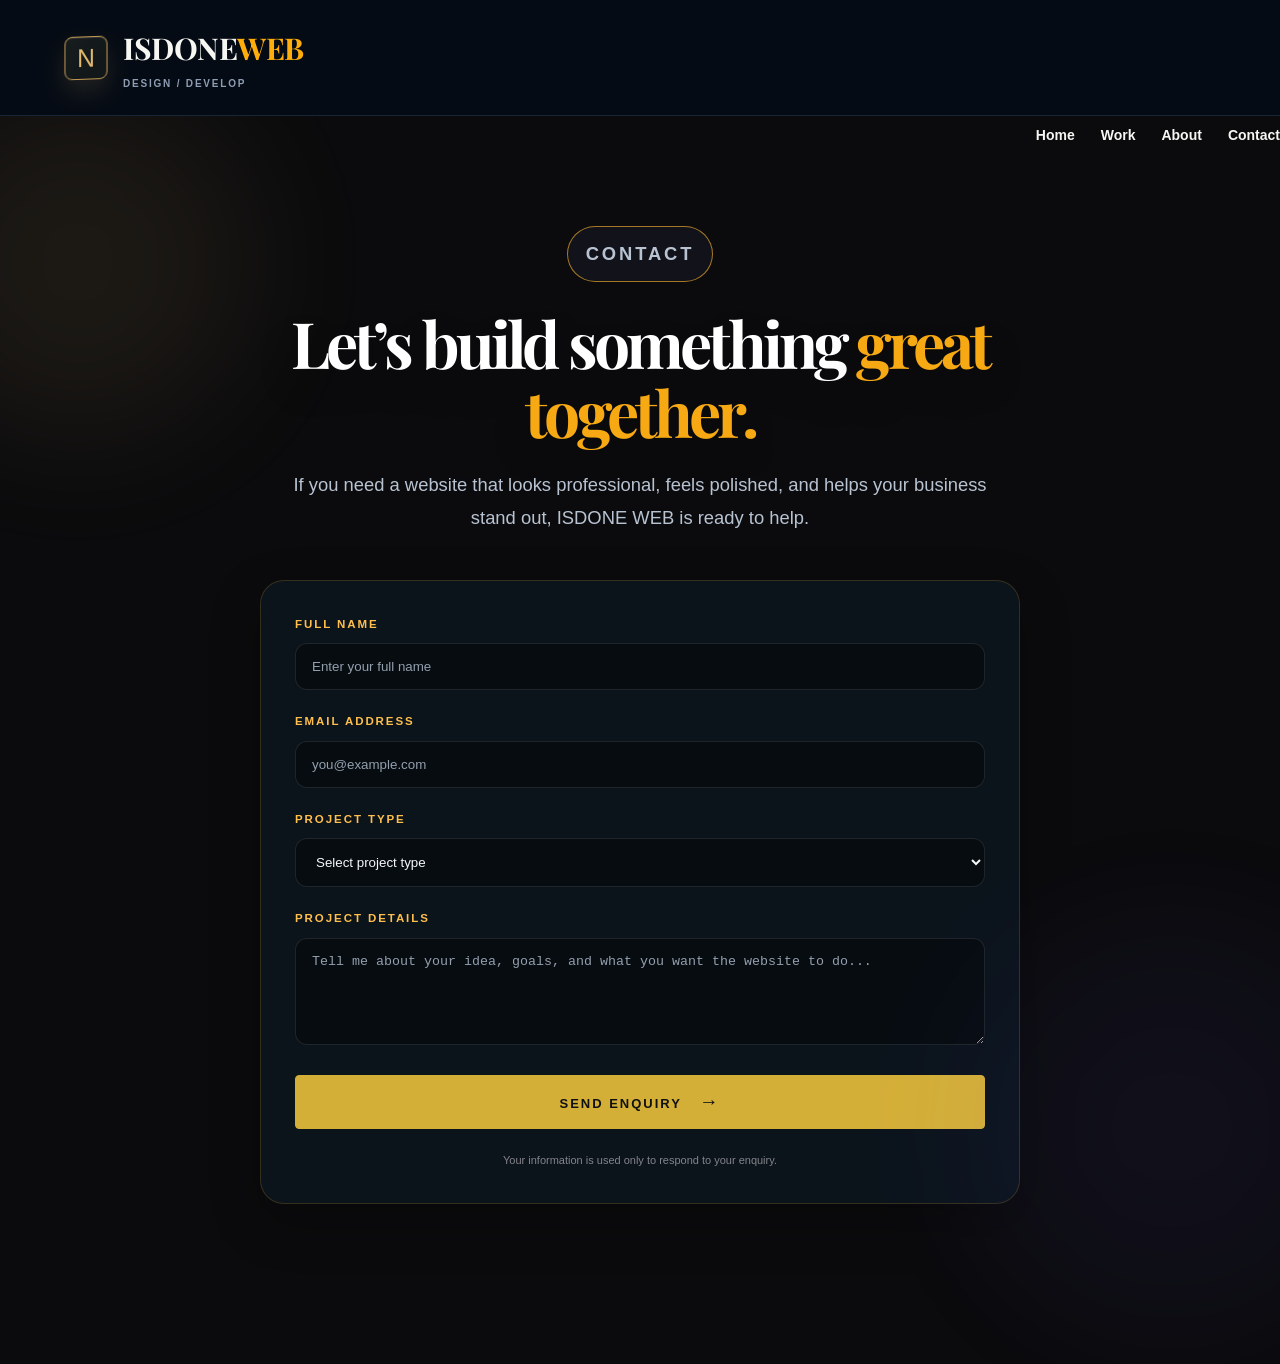
==== contact.html @ d0b09155 "Add files via upload" ====
<!DOCTYPE html>
<html lang="en">
<head>
  <meta charset="UTF-8">
  <meta name="viewport" content="width=device-width, initial-scale=1.0">
  <title>Contact | ISDONE WEB</title>
  <link rel="preconnect" href="https://fonts.googleapis.com">
  <link rel="preconnect" href="https://fonts.gstatic.com" crossorigin>
  <link href="https://fonts.googleapis.com/css2?family=DM+Sans:wght@400;500;700&family=Playfair+Display:wght@600;700&display=swap" rel="stylesheet">
  <link rel="stylesheet" href="style.css">
</head>
<body>
  <header class="site-header">
    <div class="brand">
      <div class="brand-icon">N</div>
      <div>
        <div class="brand-name">ISDONE<span>WEB</span></div>
        <div class="tagline">DESIGN / DEVELOP</div>
      </div>
    </div>

    <button class="menu" id="menuButton" aria-label="Open menu" aria-expanded="false">
      <i></i><i></i><i></i>
    </button>
  </header>

  <nav id="mobileNav" class="mobile-nav" aria-label="Main navigation">
    <a href="index.html">Home</a>
    <a href="result.html">Work</a>
    <a href="features.html">About</a>
    <a href="contact.html">Contact</a>
  </nav>

  <main class="page-shell">
    <section class="page-hero">
      <p class="section-label">CONTACT</p>
      <h1>Let’s build something <span>great together.</span></h1>
      <p>
        If you need a website that looks professional, feels polished, and helps your business stand out, ISDONE WEB is ready to help.
      </p>
    </section>

    <section class="contact-panel">
      <form class="contact-form" action="https://formsubmit.co/ndukweisdone@gmail.com" method="POST">
        <input type="hidden" name="_subject" value="Portfolio enquiry from website">

        <div class="form-row">
          <label for="name">FULL NAME</label>
          <input type="text" id="name" name="name" placeholder="Enter your full name" autocomplete="name" required>
        </div>

        <div class="form-row">
          <label for="email">EMAIL ADDRESS</label>
          <input type="email" id="email" name="email" placeholder="you@example.com" autocomplete="email" required>
        </div>

        <div class="form-row">
          <label for="project">PROJECT TYPE</label>
          <select id="project" name="project" required>
            <option value="">Select project type</option>
            <option>Portfolio Website</option>
            <option>Business Website</option>
            <option>Landing Page</option>
            <option>Brand Design</option>
          </select>
        </div>

        <div class="form-row">
          <label for="message">PROJECT DETAILS</label>
          <textarea id="message" name="message" rows="5" placeholder="Tell me about your idea, goals, and what you want the website to do..." required></textarea>
        </div>

        <button type="submit" class="btn primary submit-btn">SEND ENQUIRY <span>→</span></button>
        <p class="form-note">Your information is used only to respond to your enquiry.</p>
      </form>
    </section>
  </main>

  <script src="script.js"></script>
</body>
</html>
---- style.css ----
*{box-sizing:border-box}
html{scroll-behavior:smooth;overflow-x:clip}
body{margin:0;background:
  radial-gradient(circle at 15% 20%, rgba(227,186,112,.14), transparent 18%),
  radial-gradient(circle at 70% 10%, rgba(116,96,255,.14), transparent 22%),
  radial-gradient(circle at 80% 80%, rgba(59,160,255,.10), transparent 22%),
  #080d11;color:#f6f6f2;font-family:"DM Sans",Arial,sans-serif;perspective:1400px;overflow-x:hidden}
body::before, body::after{content:"";position:fixed;inset:auto;pointer-events:none;z-index:0;border-radius:50%;filter:blur(72px);opacity:.45}
body::before{width:360px;height:360px;background:rgba(227,186,112,.18);top:6%;left:-8%}
body::after{width:420px;height:420px;background:rgba(116,96,255,.12);bottom:2%;right:-8%}
.site-header{height:84px;border-bottom:1px solid #263137;background:rgba(8,13,17,.85);backdrop-filter:blur(14px);display:flex;align-items:center;justify-content:space-between;padding:0 clamp(20px,5vw,72px);position:sticky;top:0;z-index:10}
.brand{display:flex;align-items:center;gap:14px}
.brand-icon{width:44px;height:44px;border:1px solid #c49a52;border-radius:8px;display:grid;place-items:center;color:#e3ba70;font-size:25px;background:linear-gradient(135deg,#171c1d,#101619);box-shadow:0 12px 24px rgba(227,186,112,.12), inset 0 1px 0 rgba(255,255,255,.12);transform:rotateX(10deg) rotateY(-12deg);}
.brand-name{font-family:"Playfair Display",serif;font-size:26px;font-weight:700}
.brand-name span{color:#e3ba70}
.tagline{font-size:10px;letter-spacing:1.8px;color:#a6b0b3;margin-top:2px;font-weight:700}
.menu{background:none;border:0;padding:8px;cursor:pointer}
.menu i{display:block;width:25px;height:2px;background:#d7dcda;border-radius:2px;margin:6px 0}
.mobile-nav{display:none;background:#0c1317;border-bottom:1px solid #263137;padding:18px 30px;position:sticky;top:84px;z-index:9}
.mobile-nav.open{display:flex;flex-direction:column;gap:18px}
.mobile-nav a{color:#e9ece8;text-decoration:none;font-weight:500}
.mobile-nav a:hover{color:#e3ba70}
.hero{position:relative;max-width:880px;margin:0 auto;padding:clamp(72px,10vw,128px) 24px 84px;text-align:center;transform-style:preserve-3d;z-index:1}
.hero::before{content:"";position:absolute;inset:8% 10% 12%;background:radial-gradient(circle, rgba(227,186,112,.23), rgba(227,186,112,0) 60%);filter:blur(28px);transform:translateZ(-30px);pointer-events:none;animation:floatGlow 8s ease-in-out infinite alternate}
@keyframes floatGlow{0%{transform:translate3d(0,0,-30px) scale(.96)}100%{transform:translate3d(10px,-10px,-30px) scale(1.06)}}
.badge{display:inline-block;border:1px solid rgba(227,186,112,.4);color:#e3ba70;background:rgba(17,24,28,.72);border-radius:999px;padding:9px 15px;font-weight:700;letter-spacing:1.5px;font-size:11px;box-shadow:0 10px 28px rgba(227,186,112,.08), inset 0 1px 0 rgba(255,255,255,.08);transform:translateZ(24px)}
h1{font-family:"Playfair Display",serif;font-size:clamp(42px,6vw,68px);line-height:1.12;margin:30px 0 22px;transform:translateZ(28px);text-shadow:0 18px 40px rgba(0,0,0,.18)}
h1 em{font-style:normal;color:#e3ba70}
.hero-copy{max-width:660px;color:#b5c0c1;font-size:18px;line-height:1.75;margin:0 auto 32px;transform:translateZ(16px)}
.actions{display:flex;flex-direction:column;gap:12px}
.btn{display:block;text-decoration:none;text-align:center;border-radius:4px;padding:16px 24px;font-weight:700;letter-spacing:.6px;transition:background .2s ease,border-color .2s ease,transform .2s ease}
.btn:hover{transform:translateY(-2px)}
.primary{background:#e3ba70;color:#101310}
.primary:hover{background:#f0ca83}
.secondary{border:1px solid #536064;color:#f4f5f2;background:transparent}
.secondary:hover{border-color:#e3ba70}
.actions .btn.primary{background:#e3ba70;color:#101310;border-color:#e3ba70}
.actions .btn.primary:hover{background:#f0ca83;color:#101310}
.actions .btn.secondary{border:1px solid #536064;color:#f4f5f2;background:transparent}
.actions .btn.secondary:hover{border-color:#e3ba70;color:#e3ba70}
.stats,.features-grid{max-width:1000px;margin:auto;padding:20px 24px}
.stat{border:1px solid rgba(227,186,112,.18);border-radius:18px;background:linear-gradient(180deg, rgba(18,26,29,.96), rgba(10,15,17,.96));text-align:center;padding:24px 14px;margin:0;box-shadow:0 18px 40px rgba(0,0,0,.18), inset 0 1px 0 rgba(255,255,255,.04);transform-style:preserve-3d;transition:transform .25s ease, box-shadow .25s ease;will-change:transform}
.stat strong{display:block;font:700 36px "Playfair Display",serif;color:#e3ba70}
.stat .white{color:#f6f6f2}
.stat span{display:block;color:#a6b0b3;letter-spacing:1px;font-size:12px;margin-top:6px}
.about-summary{max-width:1000px;margin:0 auto;padding:18px 24px 0}
.about-summary-text{padding:30px 26px;border:1px solid rgba(227,186,112,.18);border-radius:18px;background:linear-gradient(180deg, rgba(14,22,28,.92), rgba(10,15,18,.96));box-shadow:0 20px 50px rgba(0,0,0,.18)}
.about-summary-text h2{margin:18px 0 12px;font-family:"Playfair Display",serif;font-size:clamp(2rem,4vw,3rem);line-height:1.2}
.about-summary-text p{margin:0;color:#b7c4d5;line-height:1.8;font-size:1.05rem}
.features-grid{padding-top:52px;padding-bottom:72px}
.card{position:relative;border:1px solid rgba(227,186,112,.18);border-radius:14px;background:linear-gradient(180deg, rgba(14,22,28,.98), rgba(9,14,17,.98));padding:30px;margin:14px 0;min-height:250px;box-shadow:0 22px 60px rgba(0,0,0,.22), inset 0 1px 0 rgba(255,255,255,.04);transform-style:preserve-3d;transition:transform .25s ease, box-shadow .25s ease, border-color .25s ease;will-change:transform}
.card::before, .stat::before, .contact-box::before{content:"";position:absolute;inset:1px;border-radius:inherit;background:linear-gradient(135deg, rgba(255,255,255,.08), transparent 30%, transparent 65%, rgba(227,186,112,.04));pointer-events:none}
.card:hover,.stat:hover,.contact-box:hover{transform:translateY(-8px) rotateX(2deg) rotateY(-2deg);box-shadow:0 28px 70px rgba(0,0,0,.28), 0 12px 25px rgba(227,186,112,.08)}
.card-icon{width:48px;height:48px;border:1px solid #625033;border-radius:8px;background:linear-gradient(135deg,#1b221d,#101719);color:#e3ba70;display:grid;place-items:center;font-size:24px;margin-bottom:30px;box-shadow:0 12px 24px rgba(227,186,112,.1);transform:translateZ(18px)}
.card h2{font:700 24px "Playfair Display",serif;margin:0 0 12px}
.card p{color:#aeb9ba;font-size:15px;line-height:1.7;margin:0}
.contact-box{position:relative;max-width:1000px;margin:0 auto 72px;padding:46px 24px;text-align:center;border:1px solid rgba(227,186,112,.18);border-radius:18px;background:linear-gradient(180deg, rgba(16,22,29,.9), rgba(9,13,17,.95));box-shadow:0 28px 70px rgba(0,0,0,.22);transform-style:preserve-3d;transition:transform .25s ease, box-shadow .25s ease;will-change:transform}
.contact-box h2{font:700 clamp(25px,4vw,34px) "Playfair Display",serif;margin:0 0 24px}
.contact-box .btn{max-width:260px;margin:auto}

.ai-toggle{position:fixed;right:20px;bottom:20px;z-index:30;width:64px;height:64px;border:none;border-radius:50%;background:linear-gradient(135deg,#e3ba70,#c58f2b);color:#101310;font-size:1.05rem;font-weight:800;letter-spacing:.08em;box-shadow:0 18px 34px rgba(227,186,112,.25);cursor:pointer;transition:transform .2s ease, box-shadow .2s ease}
.ai-toggle:hover{transform:translateY(-2px) scale(1.02);box-shadow:0 24px 40px rgba(227,186,112,.35)}
.ai-panel{position:fixed;right:20px;bottom:96px;width:min(360px, calc(100vw - 28px));background:rgba(9,14,18,.94);border:1px solid rgba(227,186,112,.22);border-radius:18px;box-shadow:0 28px 70px rgba(0,0,0,.38);backdrop-filter:blur(14px);overflow:hidden;z-index:29;display:none}
.ai-panel.open{display:block;animation:panelSlide .2s ease}
@keyframes panelSlide{from{opacity:0;transform:translateY(12px) scale(.98)}to{opacity:1;transform:translateY(0) scale(1)}}
.ai-header{display:flex;justify-content:space-between;align-items:center;padding:16px 18px;border-bottom:1px solid rgba(255,255,255,.08);background:linear-gradient(180deg, rgba(227,186,112,.08), rgba(255,255,255,0))}
.ai-badge{display:inline-block;font-size:.68rem;letter-spacing:.12em;text-transform:uppercase;color:#e3ba70;font-weight:700}
.ai-header h3{margin:6px 0 0;font-size:1.15rem}
.ai-close{width:32px;height:32px;border-radius:50%;border:1px solid rgba(255,255,255,.12);background:transparent;color:#f4f1ec;cursor:pointer}
.ai-messages{max-height:270px;overflow-y:auto;padding:16px 16px 14px;display:flex;flex-direction:column;gap:12px;background:rgba(7,11,15,.6)}
.message{max-width:86%;padding:11px 12px;border-radius:12px;font-size:.92rem;line-height:1.55}
.message.bot{align-self:flex-start;background:rgba(255,255,255,.04);border:1px solid rgba(255,255,255,.06);color:#edf4f6}
.message.user{align-self:flex-end;background:linear-gradient(135deg,#e3ba70,#b9862b);color:#111; font-weight:700}
.ai-form{display:flex;gap:10px;padding:12px 14px 14px;background:rgba(11,16,22,.84)}
.ai-form input{flex:1;padding:12px 14px;border:1px solid rgba(255,255,255,.1);border-radius:10px;background:rgba(255,255,255,.02);color:#f5f7fa}
.ai-form input:focus{outline:none;border-color:rgba(227,186,112,.7)}
.ai-form button{padding:12px 16px;border:none;border-radius:10px;background:#e3ba70;color:#101310;font-weight:800;cursor:pointer}
.sr-only{position:absolute;width:1px;height:1px;padding:0;margin:-1px;overflow:hidden;clip:rect(0,0,0,0);white-space:nowrap;border:0}
@media (max-width:600px){.ai-toggle{width:58px;height:58px;right:16px;bottom:16px}.ai-panel{right:14px;bottom:82px;width:calc(100vw - 24px)}}

.page-shell {
  max-width: 1200px;
  margin: 0 auto;
  padding: 0 24px 80px;
}

.page-hero {
  width: min(100%, 900px);
  margin: 0 auto;
  padding: 72px 0 26px;
  text-align: center;
}

.section-label {
  display: inline-block;
  padding: 10px 18px;
  border: 1px solid rgba(245, 175, 45, 0.65);
  border-radius: 999px;
  background: rgba(19, 21, 28, 0.9);
  color: #ffbf4d;
  letter-spacing: 0.18rem;
  font-size: 0.72rem;
  font-weight: 700;
  text-transform: uppercase;
}

.page-hero h1 {
  margin: 26px 0 22px;
  font-family: "Playfair Display", Georgia, serif;
  font-size: clamp(2.6rem, 5vw, 4.6rem);
  line-height: 1.08;
  letter-spacing: -0.06em;
}

.page-hero h1 span {
  color: #f7a914;
  font-style: normal;
}

.page-hero p {
  max-width: 700px;
  margin: 0 auto;
  color: #b8c3d2;
  font-size: 1.15rem;
  line-height: 1.8;
}

.feature-grid {
  display: grid;
  grid-template-columns: repeat(2, minmax(0, 1fr));
  gap: 22px;
  max-width: 1100px;
  margin: 0 auto;
  padding-top: 28px;
}

.feature-card {
  padding: 30px 24px;
  border: 1px solid rgba(245, 175, 45, 0.18);
  border-radius: 22px;
  background: linear-gradient(180deg, rgba(17, 28, 38, 0.96), rgba(12, 18, 26, 0.96));
  box-shadow: 0 20px 60px rgba(0, 0, 0, 0.2);
}

.feature-card h2 {
  margin: 0 0 12px;
  font-family: "Playfair Display", Georgia, serif;
  font-size: clamp(1.5rem, 1.8vw, 2rem);
}

.feature-card p {
  margin: 0;
  color: #b7c4d5;
  font-size: 1rem;
  line-height: 1.8;
}

.showcase-section {
    max-width: 1180px;
    margin: 40px auto 0;
    padding-top: 20px;
}

.showcase-header {
    text-align: center;
    margin-bottom: 28px;
}

.showcase-header h2 {
    margin-top: 20px;
    font-family: "Playfair Display", Georgia, serif;
    font-size: clamp(2.2rem, 4vw, 3.3rem);
    line-height: 1.15;
}

.project-showcase {
    display: grid;
    grid-template-columns: repeat(3, minmax(0, 1fr));
    justify-content: center;
    gap: 24px;
    max-width: 1180px;
    margin: 0 auto;
}

.project-card {
    overflow: hidden;
    border: 1px solid rgba(245, 175, 45, 0.18);
    border-radius: 22px;
    background: linear-gradient(180deg, rgba(14, 21, 30, 0.95), rgba(9, 14, 20, 0.9));
    box-shadow: 0 18px 45px rgba(0, 0, 0, 0.18);
}

.project-preview {
    position: relative;
    display: flex;
    flex-direction: column;
    justify-content: center;
    padding: 28px;
    height: 220px;
    background-size: cover;
    background-position: center;
    border-bottom: 1px solid rgba(255, 255, 255, 0.08);
    text-decoration: none;
}

.preview-one {
    background: linear-gradient(135deg, rgba(24, 38, 53, 0.7), rgba(247, 163, 11, 0.18)),
                            linear-gradient(120deg, #1c2630 0%, #d9b062 100%);
}

.preview-two {
    background: linear-gradient(135deg, rgba(43, 16, 25, 0.68), rgba(245, 158, 11, 0.07)),
                            linear-gradient(120deg, #1f0f17 0%, #c68759 100%);
}

.preview-three {
    background: linear-gradient(135deg, rgba(26, 34, 25, 0.75), rgba(245, 175, 45, 0.18)),
                            linear-gradient(120deg, #18251a 0%, #e2a95d 100%);
}

.preview-four {
    background: linear-gradient(135deg, rgba(16, 20, 31, 0.8), rgba(245, 175, 45, 0.12)),
                            linear-gradient(120deg, #101922 0%, #7d96b5 100%);
}

.project-tag {
    position: absolute;
    top: 18px;
    left: 18px;
    display: inline-block;
    padding: 7px 12px;
    border: 1px solid rgba(255, 255, 255, 0.1);
    border-radius: 999px;
    background: rgba(10, 15, 20, 0.7);
    color: #f7a914;
    font-size: 0.7rem;
    letter-spacing: 0.12rem;
    text-transform: uppercase;
    font-weight: 700;
}

.preview-title {
    color: #f9f8f3;
    font-family: "Playfair Display", Georgia, serif;
    font-size: clamp(2.4rem, 6vw, 4.5rem);
    font-weight: 700;
    line-height: 0.95;
}

.preview-caption {
    margin-top: 16px;
    color: rgba(249, 248, 243, 0.72);
    font-size: 0.68rem;
    font-weight: 700;
    letter-spacing: 0.12rem;
}

.project-content {
    padding: 24px 22px 26px;
}

.project-content h3 {
    margin: 0 0 12px;
    font-family: "Playfair Display", Georgia, serif;
    font-size: 1.8rem;
}

.project-content p {
    margin: 0;
    color: #b8c3d2;
    line-height: 1.8;
}

.project-actions {
    margin-top: 22px;
}

.project-link {
    display: inline-block;
    text-decoration: none;
    color: #091018;
    background: #f5a40a;
    padding: 12px 18px;
    border-radius: 999px;
    font-weight: 700;
    transition: transform 0.2s ease;
}

.project-link:hover {
    transform: translateY(-1px);
}

.cta-panel {
  padding: 56px 24px 10px;
  text-align: center;
}

.cta-panel h2 {
  margin-bottom: 22px;
  font-family: "Playfair Display", Georgia, serif;
  font-size: clamp(2.1rem, 4vw, 3.2rem);
}

.contact-panel {
  max-width: 760px;
  margin: 20px auto 80px;
  padding: 34px;
  border: 1px solid rgba(245, 175, 45, 0.18);
  border-radius: 24px;
  background: rgba(12, 20, 29, 0.96);
  box-shadow: 0 18px 50px rgba(0, 0, 0, 0.25);
}

.contact-form {
  display: flex;
  flex-direction: column;
  gap: 22px;
}

.form-row {
  display: flex;
  flex-direction: column;
  gap: 10px;
}

.form-row label {
  color: #ffbf4d;
  font-size: 0.72rem;
  letter-spacing: 0.12rem;
  font-weight: 700;
}

.form-row input,
.form-row select,
.form-row textarea {
  width: 100%;
  padding: 15px 16px;
  border: 1px solid rgba(255, 255, 255, 0.1);
  border-radius: 12px;
  background: rgba(7, 13, 17, 0.9);
  color: #f5f7fa;
  resize: vertical;
}

.form-row input::placeholder,
.form-row textarea::placeholder {
  color: rgba(183, 196, 213, 0.8);
}

.form-row input:focus,
.form-row select:focus,
.form-row textarea:focus {
  outline: none;
  border-color: rgba(245, 175, 45, 0.8);
  box-shadow: 0 0 0 4px rgba(245, 175, 45, 0.1);
}

.dual-row {
  display: grid;
  grid-template-columns: repeat(2, minmax(0, 1fr));
  gap: 18px;
}

.submit-btn {
  width: 100%;
  margin-top: 8px;
}

.submit-btn span {
  margin-left: 12px;
  font-size: 1.2rem;
}

.form-note {
  margin: 0;
  color: #b7c4d5;
  text-align: center;
  font-size: 0.84rem;
}

@media(min-width:800px){
    .menu{display:none}
    .mobile-nav{display:flex;flex-direction:row;justify-content:center;gap:42px;padding:15px 24px}
    .hero{max-width:1050px}
    .actions{flex-direction:row;justify-content:center}
    .btn{min-width:210px}
    .stats{display:grid;grid-template-columns:repeat(3,1fr);gap:24px}
    .features-grid{display:grid;grid-template-columns:repeat(2,minmax(0,1fr));gap:18px}
    .card{margin:0}
  .feature-grid{grid-template-columns:repeat(2, minmax(0, 1fr));}
}

@media(max-width:800px){
    .project-showcase { grid-template-columns: repeat(2, minmax(0, 1fr)); }
}

@media(max-width:500px){
    .site-header{height:76px;padding:0 20px}
    .mobile-nav{top:76px}
    .brand-name{font-size:23px}
    .hero{padding-top:72px}
    h1{font-size:36px}
    .hero-copy{font-size:16px}
    .badge{font-size:10px;letter-spacing:1px}
    .project-showcase { grid-template-columns: 1fr; }
}
/* ======================================== 
   LUXEWEB LUXURY CONTACT FORM 
   Black, gold and premium styling 
======================================== */ 
 
.luxury-contact { 
    position: relative; 
    padding: 100px 24px; 
    background: #08090c; 
    color: #f5f2eb; 
    overflow: hidden; 
} 
 
/* Subtle gold background glow */ 
.luxury-contact::before { 
    content: ""; 
    position: absolute; 
    width: 380px; 
    height: 380px; 
    top: 50px; 
    left: 50%; 
    transform: translateX(-50%); 
    background: rgba(201, 164, 92, 0.08); 
    filter: blur(100px); 
    border-radius: 50%; 
    pointer-events: none; 
} 
 
/* Heading container */ 
.contact-heading { 
    position: relative; 
    max-width: 700px; 
    margin: 0 auto 50px; 
    text-align: center; 
} 
 
/* Small gold heading */ 
.gold-label { 
    display: inline-block; 
    margin-bottom: 20px; 
    color: #c9a45c; 
    font-size: 11px; 
    font-weight: 700; 
    letter-spacing: 4px; 
} 
 
/* Main heading */ 
.contact-heading h1 { 
    margin: 0 0 20px; 
    font-family: Georgia, "Times New Roman", serif; 
    font-size: clamp(36px, 6vw, 64px); 
    font-weight: 400; 
    line-height: 1.15; 
    letter-spacing: -1px; 
} 
 
/* Gold heading accent */ 
.contact-heading h1 span { 
    color: #c9a45c; 
    font-style: italic; 
} 
 
/* Heading description */ 
.contact-heading p { 
    max-width: 560px; 
    margin: 0 auto; 
    color: #a9a9ad; 
    font-size: 15px; 
    line-height: 1.9; 
} 
 
/* Form card */ 
.luxury-form-container { 
    position: relative; 
    max-width: 650px; 
    margin: 0 auto; 
    padding: 42px; 
    background: linear-gradient( 
        145deg, 
        rgba(255, 255, 255, 0.045), 
        rgba(255, 255, 255, 0.015) 
    ); 
    border: 1px solid rgba(201, 164, 92, 0.25); 
    border-radius: 8px; 
    box-shadow: 0 25px 80px rgba(0, 0, 0, 0.3); 
} 
 
/* Form layout */ 
.luxury-form { 
    display: flex; 
    flex-direction: column; 
    gap: 26px; 
} 
 
/* Individual form field */ 
.form-group { 
    display: flex; 
    flex-direction: column; 
    gap: 11px; 
} 
 
/* Field labels */ 
.form-group label { 
    color: #c9a45c; 
    font-size: 10px; 
    font-weight: 700; 
    letter-spacing: 2px; 
} 
 
/* Input fields and message box */ 
.form-group input, 
.form-group textarea { 
    width: 100%; 
    box-sizing: border-box; 
    padding: 16px 18px; 
    background: #101115; 
    color: #f5f2eb; 
    border: 1px solid #292a2f; 
    border-radius: 4px; 
    outline: none; 
    font-family: inherit; 
    font-size: 14px; 
    transition: 
        border-color 0.25s ease, 
        box-shadow 0.25s ease, 
        background 0.25s ease; 
} 
 
/* Placeholder text */ 
.form-group input::placeholder, 
.form-group textarea::placeholder { 
    color: #717178; 
} 
 
/* Gold highlight when a field is selected */ 
.form-group input:focus, 
.form-group textarea:focus { 
    border-color: #c9a45c; 
    background: #141419; 
    box-shadow: 0 0 0 3px rgba(201, 164, 92, 0.09); 
} 
 
/* Message box */ 
.form-group textarea { 
    min-height: 140px; 
    resize: vertical; 
    line-height: 1.7; 
} 
 
/* Submit button */ 
.luxury-submit { 
    display: flex; 
    align-items: center; 
    justify-content: center; 
    gap: 18px; 
    width: 100%; 
    padding: 18px 24px; 
    background: #c9a45c; 
    color: #111111; 
    border: 1px solid #c9a45c; 
    border-radius: 4px; 
    font-size: 11px; 
    font-weight: 800; 
    letter-spacing: 2px; 
    cursor: pointer; 
    transition: 
        background 0.25s ease, 
        color 0.25s ease, 
        transform 0.25s ease; 
} 
 
/* Button hover effect */ 
.luxury-submit:hover { 
    background: transparent; 
    color: #c9a45c; 
    transform: translateY(-2px); 
} 
 
/* Button arrow */ 
.luxury-submit span { 
    font-size: 20px; 
    transition: transform 0.25s ease; 
} 
 
.luxury-submit:hover span { 
    transform: translateX(5px); 
} 
 
/* Small privacy message */ 
.form-note { 
    margin: 0; 
    color: #85858c; 
    font-size: 11px; 
    line-height: 1.7; 
    text-align: center; 
} 
 
/* Keyboard accessibility */ 
.luxury-submit:focus-visible { 
    outline: 2px solid #f5f2eb; 
    outline-offset: 4px; 
} 
 
/* Responsive design for phones */ 
@media (max-width: 600px) { 
    .luxury-contact { 
        padding: 70px 18px; 
    } 
 
    .contact-heading { 
        margin-bottom: 35px; 
    } 
 
    .contact-heading p { 
        font-size: 14px; 
    } 
 
    .luxury-form-container { 
        padding: 25px 18px; 
    } 
 
    .luxury-form { 
        gap: 22px; 
    } 
 
    .form-group input, 
    .form-group textarea { 
        padding: 14px; 
        font-size: 14px; 
    } 
 
    .luxury-submit { 
        padding: 17px 12px; 
        font-size: 10px; 
        letter-spacing: 1.5px; 
    } 
} 
 

.features { 
    display: grid; 
    grid-template-columns: repeat(3, minmax(0, 1fr)); 
    gap: 24px; 
    max-width: 1200px; 
    margin: 0 auto; 
    padding: 50px 24px 100px; 
} 
 
/* Individual feature cards */ 
.feature-card { 
    position: relative; 
    padding: 35px 28px; 
    min-height: 180px; 
    background: linear-gradient( 
        145deg, 
        #151519, 
        #0b0b0e 
    ); 
    border: 1px solid rgba(201, 164, 92, 0.22); 
    border-radius: 6px; 
    transition: 
        transform 0.3s ease, 
        border-color 0.3s ease, 
        box-shadow 0.3s ease; 
} 
 
/* Gold line at the top of each card */ 
.feature-card::before { 
    content: ""; 
    display: block; 
    width: 42px; 
    height: 2px; 
    margin-bottom: 26px; 
    background: #c9a45c; 
} 
 
/* Lift the card slightly when hovered */ 
.feature-card:hover { 
    transform: translateY(-6px); 
    border-color: #c9a45c; 
    box-shadow: 0 18px 45px rgba(0, 0, 0, 0.25); 
} 
 
/* Feature headings */ 
.feature-card h2 { 
    margin: 0 0 16px; 
    color: #e4c786; 
    font-family: Georgia, "Times New Roman", serif; 
    font-size: 23px; 
    font-weight: 400; 
    line-height: 1.4; 
} 
 
/* Feature descriptions */ 
.feature-card p { 
    margin: 0; 
    color: #a7a7ad; 
    font-size: 14px; 
    line-height: 1.9; 
} 
 
/* Shared styling for the Features page introduction */ 
.hero { 
    position: relative; 
} 
 
/* Make buttons look elegant */ 
.btn { 
    display: inline-block; 
    padding: 15px 25px; 
    background: #c9a45c; 
    color: #111111; 
    border: 1px solid #c9a45c; 
    border-radius: 3px; 
    text-decoration: none; 
    font-size: 11px; 
    font-weight: 800; 
    letter-spacing: 1.5px; 
    transition: all 0.25s ease; 
} 
 
.btn:hover { 
    background: transparent; 
    color: #c9a45c; 
    transform: translateY(-2px); 
} 
 
/* Tablet layout */ 
@media (max-width: 900px) { 
    .features { 
        grid-template-columns: repeat(2, minmax(0, 1fr)); 
        gap: 18px; 
    } 
} 
 
/* Phone layout */ 
@media (max-width: 600px) { 
    .features { 
        grid-template-columns: 1fr; 
        padding: 30px 18px 65px; 
    } 
 
    .feature-card { 
        min-height: auto; 
        padding: 28px 23px; 
    } 
 
    .feature-card h2 { 
        font-size: 21px; 
    } 
} 
.results-header { 
    display: flex; 
    justify-content: space-between; 
    align-items: center; 
    padding: 25px 8%; 
    background: #080808; 
    border-bottom: 1px solid rgba(212, 175, 55, 0.2); 
} 
 
.results-logo { 
    color: #d4af37; 
    font-size: 25px; 
    font-weight: bold; 
    letter-spacing: 4px; 
    text-decoration: none; 
} 
 
.results-nav { 
    display: flex; 
    gap: 28px; 
} 
 
.results-nav a { 
    color: #eee; 
    text-decoration: none; 
    font-size: 14px; 
    transition: color 0.3s; 
} 
 
.results-nav a:hover, 
.results-nav a.active { 
    color: #d4af37; 
} 
 
/* Hero */ 
 
.results-hero { 
    min-height: 430px; 
    padding: 100px 20px; 
    text-align: center; 
    background: 
        radial-gradient(ellipse at top, #292314 0%, #111 45%, #080808 80%); 
} 
 
.results-label { 
    color: #d4af37; 
    font-size: 12px; 
    letter-spacing: 4px; 
    font-weight: bold; 
} 
 
.results-hero h1, 
.results-cta h2 { 
    color: #fff; 
    font-size: clamp(36px, 5vw, 62px); 
    line-height: 1.2; 
    margin: 25px 0; 
    font-family: Georgia, "Times New Roman", serif; 
} 
 
.results-hero h1 span, 
.results-section-heading h2 span, 
.results-cta h2 span { 
    color: #d4af37; 
} 
 
.results-hero > p:not(.results-label), 
.results-cta > p:not(.results-label) { 
    max-width: 600px; 
    margin: 0 auto 30px; 
    color: #bbb; 
    line-height: 1.8; 
    font-size: 15px; 
} 
 
/* Gold Button */ 
 
.gold-button { 
    display: inline-block; 
    padding: 15px 27px; 
    background: #d4af37; 
    color: #080808; 
    text-decoration: none; 
    font-size: 12px; 
    font-weight: bold; 
    letter-spacing: 1.5px; 
    border: 1px solid #d4af37; 
    transition: 0.3s; 
} 
 
.gold-button:hover { 
    background: transparent; 
    color: #d4af37; 
} 
 
/* Projects */ 
 
.results-projects { 
    padding: 85px 8%; 
    background: #0d0d0d; 
} 
 
.results-section-heading { 
    text-align: center; 
    margin-bottom: 50px; 
} 
 
.results-section-heading h2 { 
    color: #fff; 
    font-size: clamp(30px, 4vw, 45px); 
    font-family: Georgia, "Times New Roman", serif; 
} 
 
.results-section-heading > p:last-child { 
    color: #aaa; 
    line-height: 1.8; 
} 
 
.results-grid { 
    display: grid; 
    grid-template-columns: repeat(2, minmax(0, 1fr)); 
    gap: 30px; 
    max-width: 1150px; 
    margin: 0 auto; 
} 
 
.results-card { 
    background: #151515; 
    border: 1px solid #292929; 
    transition: transform 0.3s, border-color 0.3s; 
} 
 
.results-card:hover { 
    transform: translateY(-6px); 
    border-color: #b8962e; 
} 
 
.results-image { 
    min-height: 280px; 
    position: relative; 
    background-size: cover; 
    background-position: center; 
} 
 
.grand-escape { 
    background-image: 
        linear-gradient(to top, rgba(0, 0, 0, 0.45), transparent), 
        url("https://images.unsplash.com/photo-1571896349842-33c89424de2d?auto=format&fit=crop&w=1200&q=85"); 
} 
 
.golden-palm { 
    background-image: 
        linear-gradient(to top, rgba(0, 0, 0, 0.45), transparent), 
        url("https://images.unsplash.com/photo-1575429198097-0414ec08e8cd?auto=format&fit=crop&w=1200&q=85"); 
} 
 
.concept-badge { 
    position: absolute; 
    top: 18px; 
    left: 18px; 
    background: #d4af37; 
    color: #111; 
    padding: 9px 12px; 
    font-size: 10px; 
    font-weight: bold; 
    letter-spacing: 1px; 
} 
 
.results-card-content { 
    padding: 28px; 
} 
 
.project-category { 
    color: #d4af37; 
    font-size: 11px; 
    letter-spacing: 2px; 
} 
 
.results-card-content h3 { 
    color: #fff; 
    font-size: 29px; 
    font-family: Georgia, "Times New Roman", serif; 
    margin: 15px 0; 
} 
 
.results-card-content > p:not(.project-category) { 
    color: #aaa; 
    font-size: 14px; 
    line-height: 1.8; 
} 
 
.project-link { 
    display: inline-block; 
    margin-top: 18px; 
    color: #d4af37; 
    text-decoration: none; 
    font-size: 11px; 
    letter-spacing: 1px; 
    font-weight: bold; 
} 
 
.project-link span { 
    margin-left: 8px; 
} 
 
/* Call To Action */ 
 
.results-cta { 
    text-align: center; 
    padding: 90px 20px; 
    background: linear-gradient(135deg, #18150d, #080808); 
    border-top: 1px solid rgba(212, 175, 55, 0.2); 
    border-bottom: 1px solid rgba(212, 175, 55, 0.2); 
} 
 
/* Footer */ 
 
.results-footer { 
    padding: 40px 20px; 
    text-align: center; 
    background: #050505; 
} 
 
.results-footer > p { 
    color: #999; 
    font-size: 13px; 
    line-height: 1.8; 
} 
 
.results-footer .copyright { 
    margin-top: 25px; 
    font-size: 12px; 
    color: #666; 
} 
 
/* Mobile Responsive */ 
 
@media (max-width: 700px) { 
    .results-header { 
        flex-direction: column; 
        gap: 22px; 
        padding: 25px 15px; 
    } 
 
    .results-nav { 
        justify-content: center; 
        flex-wrap: wrap; 
        gap: 15px; 
    } 
 
    .results-nav a { 
        font-size: 12px; 
    } 
 
    .results-hero { 
        padding: 75px 20px; 
    } 
 
    .results-projects { 
        padding: 60px 6%; 
    } 
 
    .results-grid { 
        grid-template-columns: 1fr; 
    } 
 
    .results-image { 
        min-height: 230px; 
    } 
 
    .results-card-content { 
        padding: 22px; 
    } 
 
    .results-cta { 
        padding: 70px 20px; 
    } 
}
/* ===== GLOBAL STYLES ===== */ 
* { 
    margin: 0; 
    padding: 0; 
    box-sizing: border-box; 
} 
 
body { 
    font-family: "Segoe UI", Arial, sans-serif; 
    background: #0b0b0d; 
    color: #ffffff; 
    line-height: 1.6; 
} 
 
/* ===== NAVIGATION BAR ===== */ 
nav { 
    width: 100%; 
    display: flex; 
    justify-content: space-between; 
    align-items: center; 
    padding: 22px 8%; 
    background: rgba(15, 15, 18, 0.96); 
    border-bottom: 1px solid rgba(212, 175, 55, 0.25); 
    position: relative; 
    z-index: 100; 
} 
 
/* WEBSITE LOGO */ 
nav .logo, 
.logo { 
    font-size: 28px; 
    font-weight: 800; 
    letter-spacing: 3px; 
    color: #d4af37; 
    text-decoration: none; 
} 
 
/* NAVIGATION LINKS */ 
nav ul { 
    display: flex; 
    align-items: center; 
    gap: 35px; 
    list-style: none; 
} 
 
nav ul li a { 
    color: #e8e8e8; 
    text-decoration: none; 
    font-size: 15px; 
    font-weight: 500; 
    transition: color 0.3s ease; 
    position: relative; 
} 
 
/* GOLD HOVER EFFECT */ 
nav ul li a:hover { 
    color: #d4af37; 
} 
 
nav ul li a::after { 
    content: ""; 
    position: absolute; 
    width: 0; 
    height: 2px; 
    background: #d4af37; 
    bottom: -7px; 
    left: 0; 
    transition: width 0.3s ease; 
} 
 
nav ul li a:hover::after { 
    width: 100%; 
} 
 
/* ===== MAIN HERO SECTION ===== */ 
.hero { 
    min-height: 75vh; 
    display: flex; 
    justify-content: center; 
    align-items: center; 
    text-align: center; 
    padding: 80px 8%; 
    background: 
        radial-gradient( 
            circle at center, 
            rgba(212, 175, 55, 0.09), 
            transparent 55% 
        ), 
        #0b0b0d; 
} 
 
.hero-content { 
    max-width: 850px; 
} 
 
.hero h1 { 
    font-size: clamp(36px, 5vw, 65px); 
    line-height: 1.15; 
    margin-bottom: 25px; 
    font-weight: 800; 
    letter-spacing: -1px; 
} 
 
.hero h1 span { 
    color: #d4af37; 
} 
 
.hero p { 
    color: #c4c4c4; 
    font-size: 18px; 
    max-width: 650px; 
    margin: 0 auto 35px; 
} 
 
/* ===== BUTTONS ===== */ 
.btn { 
    display: inline-block; 
    padding: 15px 32px; 
    background: #d4af37; 
    color: #111111; 
    text-decoration: none; 
    font-size: 13px; 
    font-weight: 800; 
    letter-spacing: 2px; 
    border: 1px solid #d4af37; 
    border-radius: 4px; 
    transition: all 0.3s ease; 
} 
 
.btn:hover { 
    background: transparent; 
    color: #d4af37; 
    transform: translateY(-3px); 
} 
 
/* ===== FOOTER ===== */ 
footer { 
    text-align: center; 
    padding: 25px 15px; 
    background: #080809; 
    border-top: 1px solid rgba(212, 175, 55, 0.2); 
    color: #aaaaaa; 
    font-size: 14px; 
} 
 
footer span { 
    color: #d4af37; 
} 
 
/* ===== TABLET AND MOBILE ===== */ 
@media (max-width: 768px) { 
    nav { 
        flex-direction: column; 
        gap: 18px; 
        padding: 20px 5%; 
    } 
 
    nav ul { 
        justify-content: center; 
        flex-wrap: wrap; 
        gap: 15px 22px; 
    } 
 
    nav ul li a { 
        font-size: 14px; 
    } 
 
    .hero { 
        min-height: 65vh; 
        padding: 65px 6%; 
    } 
 
    .hero h1 { 
        font-size: 38px; 
    } 
}
/* FIX WEBSITE HEADER */ 
.site-header { 
    display: flex; 
    justify-content: space-between; 
    align-items: center; 
    flex-wrap: wrap; 
    padding: 20px 6%; 
    background: #111827; 
    width: 100%; 
    box-sizing: border-box; 
} 
 
/* BRAND NAME */ 
.brand { 
    display: flex; 
    align-items: center; 
    gap: 12px; 
} 
 
.brand-name { 
    font-size: 26px; 
    font-weight: 800; 
    color: #ffffff; 
    margin: 0; 
} 
 
.brand-name span { 
    color: #d4af37; 
} 
 
.tagline { 
    font-size: 11px; 
    letter-spacing: 2px; 
    color: #cbd5e1; 
    margin-top: 5px; 
} 
 
/* NAVIGATION LINKS */ 
.mobile-nav { 
    display: flex; 
    align-items: center; 
    justify-content: flex-end; 
    gap: 25px; 
    flex-wrap: wrap; 
} 
 
.mobile-nav a { 
    display: inline-block; 
    color: #ffffff; 
    text-decoration: none; 
    font-size: 15px; 
    font-weight: 600; 
    padding: 10px 0; 
    transition: color 0.3s ease; 
} 
 
.mobile-nav a:hover { 
    color: #d4af37; 
} 
 
/* HIDE MENU BUTTON ON DESKTOP */ 
.menu { 
    display: none; 
} 
 
/* MOBILE RESPONSIVENESS */ 
@media (max-width: 650px) { 
    .site-header { 
        flex-direction: column; 
        align-items: flex-start; 
        gap: 18px; 
        padding: 20px; 
    } 
 
    .mobile-nav { 
        width: 100%; 
        justify-content: flex-start; 
        gap: 20px; 
    } 
 
    .mobile-nav a { 
        font-size: 14px; 
    } 
}
/* ===== FINAL LUXEWEB NAVIGATION FIX ===== */
/* These rules intentionally come last to override earlier conflicting nav styles. */
.site-header {
    width: 100%;
    min-height: 116px;
    height: auto;
    padding: 20px 5%;
    display: flex;
    align-items: center;
    justify-content: space-between;
    flex-wrap: nowrap;
    gap: 24px;
    background: #050b14;
    border-bottom: 1px solid #172536;
    position: sticky;
    top: 0;
    z-index: 100;
}

.site-header .brand {
    display: flex;
    align-items: center;
    gap: 15px;
    flex-shrink: 0;
}

.site-header .brand-name {
    margin: 0;
    color: #f6f6f2;
    font-family: "Playfair Display", Georgia, serif;
    font-size: 30px;
    font-weight: 700;
    letter-spacing: -0.5px;
}

.site-header .brand-name span {
    color: #ffad0a;
}

.site-header .tagline {
    margin-top: 4px;
    color: #8e9db3;
    font-size: 10px;
    letter-spacing: 1.8px;
    font-weight: 700;
}

/* Override the generic nav rules earlier in this stylesheet. */
nav.mobile-nav,
.site-header nav.mobile-nav {
    display: flex;
    align-items: center;
    justify-content: flex-end;
    flex-direction: row;
    flex-wrap: wrap;
    gap: 26px;
    width: auto;
    margin: 0;
    padding: 0;
    background: transparent;
    border: 0;
    position: static;
    top: auto;
    z-index: auto;
}

nav.mobile-nav a,
.site-header nav.mobile-nav a {
    display: inline-block;
    padding: 8px 0;
    color: #f6f6f2;
    text-decoration: none;
    font-size: 14px;
    font-weight: 700;
    white-space: nowrap;
    transition: color 0.25s ease;
}

nav.mobile-nav a:hover,
.site-header nav.mobile-nav a:hover {
    color: #ffad0a;
}

.site-header .menu {
    display: none;
    background: transparent;
    border: 0;
    padding: 8px;
    cursor: pointer;
}

.site-header .menu i {
    display: block;
    width: 28px;
    height: 3px;
    margin: 5px 0;
    border-radius: 4px;
    background: #cbd5e1;
}

@media (max-width: 650px) {
    .site-header {
        min-height: 90px;
        padding: 14px 20px;
        flex-wrap: wrap;
        gap: 12px;
    }

    .site-header .brand {
        gap: 10px;
    }

    .site-header .brand-icon {
        width: 44px;
        height: 44px;
        border-radius: 12px;
        font-size: 25px;
    }

    .site-header .brand-name {
        font-size: 24px;
    }

    .site-header .tagline {
        font-size: 8px;
        letter-spacing: 1.2px;
    }

    .site-header .menu {
        display: block;
        margin-left: auto;
    }

    nav.mobile-nav,
    .site-header nav.mobile-nav {
        display: none;
        width: 100%;
        flex: 0 0 100%;
        align-items: flex-start;
        justify-content: flex-start;
        flex-direction: column;
        flex-wrap: nowrap;
        gap: 14px;
        padding: 14px 0 4px;
        background: transparent;
        position: static;
    }

    nav.mobile-nav.open,
    .site-header nav.mobile-nav.open {
        display: flex;
    }

    nav.mobile-nav a,
    .site-header nav.mobile-nav a {
        width: 100%;
        padding: 7px 0;
        font-size: 15px;
    }
}


/* ===== LUXEWEB PROFILE AVATAR ===== */
.site-header .profile-avatar {
    position: relative;
    flex: 0 0 48px;
    width: 48px;
    height: 48px;
    padding: 3px;
    margin-left: 4px;
    display: grid;
    place-items: center;
    overflow: visible;
    border: 1px solid #c9a45c;
    border-radius: 50%;
    background: linear-gradient(135deg, #f6d889, #9b7129 55%, #f6d889);
    color: #111;
    cursor: pointer;
    box-shadow: 0 0 16px rgba(201, 164, 92, 0.18);
    transition: transform .25s ease, box-shadow .25s ease;
}
.site-header .profile-avatar:hover {
    transform: translateY(-2px) scale(1.04);
    box-shadow: 0 0 22px rgba(201, 164, 92, 0.35);
}
.site-header .profile-avatar img {
    width: 100%;
    height: 100%;
    border-radius: 50%;
    object-fit: cover;
    border: 2px solid #050b14;
}
.site-header .profile-avatar img[hidden],
.site-header .profile-avatar span[hidden] {
    display: none;
}
.site-header .profile-avatar #profileInitials {
    display: grid;
    place-items: center;
    width: 100%;
    height: 100%;
    border: 2px solid #050b14;
    border-radius: 50%;
    background: #101722;
    color: #e7c77e;
    font: 700 14px "DM Sans", Arial, sans-serif;
    letter-spacing: 1px;
}
.profile-edit-mark {
    position: absolute;
    right: -2px;
    bottom: -2px;
    width: 18px;
    height: 18px;
    display: grid;
    place-items: center;
    border: 2px solid #050b14;
    border-radius: 50%;
    background: #c9a45c;
    color: #111;
    font: 700 14px/1 Arial, sans-serif;
}
@media (max-width: 650px) {
    .site-header .profile-avatar {
        width: 42px;
        height: 42px;
        flex-basis: 42px;
        margin-left: 0;
    }
}
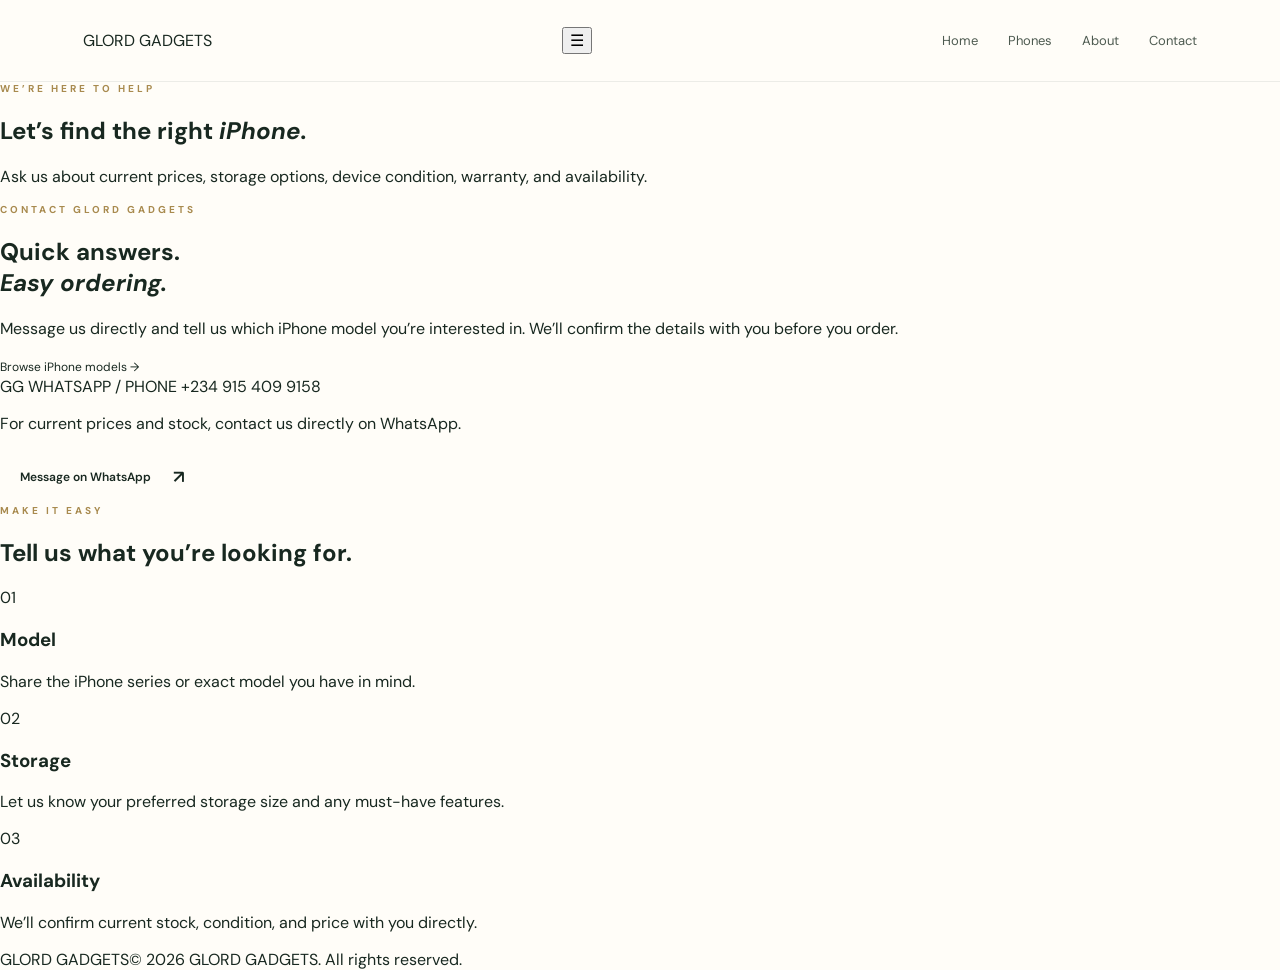
==== commit 39b61bcd: "Add files via upload" ====
--- a/contact.html
+++ b/contact.html
@@ -1,82 +1,52 @@
-
-<!DOCTYPE html>
+<!doctype html>
 <html lang="en">
 <head>
-  <meta charset="UTF-8">
-  <meta name="viewport" content="width=device-width, initial-scale=1.0">
-  <title>Contact | ISDONE WEB</title>
-  <link rel="preconnect" href="https://fonts.googleapis.com">
-  <link rel="preconnect" href="https://fonts.gstatic.com" crossorigin>
-  <link href="https://fonts.googleapis.com/css2?family=DM+Sans:wght@400;500;700&family=Playfair+Display:wght@600;700&display=swap" rel="stylesheet">
-  <link rel="stylesheet" href="style.css">
+    <meta charset="UTF-8">
+    <meta name="viewport" content="width=device-width, initial-scale=1">
+    <title>Contact GLORD GADGETS</title>
+    <meta name="description" content="Contact GLORD GADGETS on WhatsApp to ask about iPhone prices, storage, and availability.">
+    <link rel="stylesheet" href="style.css">
 </head>
 <body>
-  <header class="site-header">
-    <div class="brand">
-      <div class="brand-icon">N</div>
-      <div>
-        <div class="brand-name">ISDONE<span>WEB</span></div>
-        <div class="tagline">DESIGN / DEVELOP</div>
-      </div>
-    </div>
-
-    <button class="menu" id="menuButton" aria-label="Open menu" aria-expanded="false">
-      <i></i><i></i><i></i>
-    </button>
-  </header>
-
-  <nav id="mobileNav" class="mobile-nav" aria-label="Main navigation">
-    <a href="index.html">Home</a>
-    <a href="result.html">Work</a>
-    <a href="features.html">About</a>
-    <a href="contact.html">Contact</a>
-  </nav>
-
-  <main class="page-shell">
-    <section class="page-hero">
-      <p class="section-label">CONTACT</p>
-      <h1>Let’s build something <span>great together.</span></h1>
-      <p>
-        If you need a website that looks professional, feels polished, and helps your business stand out, ISDONE WEB is ready to help.
-      </p>
-    </section>
-
-    <section class="contact-panel">
-      <form class="contact-form" action="https://formsubmit.co/ndukweisdone@gmail.com" method="POST">
-        <input type="hidden" name="_subject" value="Portfolio enquiry from website">
-
-        <div class="form-row">
-          <label for="name">FULL NAME</label>
-          <input type="text" id="name" name="name" placeholder="Enter your full name" autocomplete="name" required>
-        </div>
-
-        <div class="form-row">
-          <label for="email">EMAIL ADDRESS</label>
-          <input type="email" id="email" name="email" placeholder="you@example.com" autocomplete="email" required>
-        </div>
-
-        <div class="form-row">
-          <label for="project">PROJECT TYPE</label>
-          <select id="project" name="project" required>
-            <option value="">Select project type</option>
-            <option>Portfolio Website</option>
-            <option>Business Website</option>
-            <option>Landing Page</option>
-            <option>Brand Design</option>
-          </select>
-        </div>
-
-        <div class="form-row">
-          <label for="message">PROJECT DETAILS</label>
-          <textarea id="message" name="message" rows="5" placeholder="Tell me about your idea, goals, and what you want the website to do..." required></textarea>
-        </div>
-
-        <button type="submit" class="btn primary submit-btn">SEND ENQUIRY <span>→</span></button>
-        <p class="form-note">Your information is used only to respond to your enquiry.</p>
-      </form>
-    </section>
-  </main>
-
-  <script src="script.js"></script>
+    <header class="site-header">
+        <a class="logo" href="index.html">GLORD <span>GADGETS</span></a>
+        <button id="menu" class="menu-button" type="button" aria-label="Open menu" aria-expanded="false">☰</button>
+        <nav id="navigation" aria-label="Main navigation">
+            <a href="index.html">Home</a><a href="phones.html">Phones</a><a href="about.html">About</a><a href="contact.html" aria-current="page">Contact</a>
+        </nav>
+    </header>
+    <main>
+        <section class="contact-page-intro">
+            <p class="eyebrow">WE’RE HERE TO HELP</p>
+            <h1>Let’s find the right <em>iPhone.</em></h1>
+            <p>Ask us about current prices, storage options, device condition, warranty, and availability.</p>
+        </section>
+        <section class="contact-page-content section-wrap" aria-label="Contact information">
+            <div class="contact-page-copy">
+                <p class="eyebrow">CONTACT GLORD GADGETS</p>
+                <h2>Quick answers.<br><em>Easy ordering.</em></h2>
+                <p>Message us directly and tell us which iPhone model you’re interested in. We’ll confirm the details with you before you order.</p>
+                <a class="text-link" href="phones.html">Browse iPhone models <span aria-hidden="true">→</span></a>
+            </div>
+            <div class="contact-card contact-page-card">
+                <span class="contact-card-mark" aria-hidden="true">GG</span>
+                <span class="contact-label">WHATSAPP / PHONE</span>
+                <a class="contact-number" href="tel:+2349154099158">+234 915 409 9158</a>
+                <p>For current prices and stock, contact us directly on WhatsApp.</p>
+                <a class="button dark-button" href="https://wa.me/2349154099158?text=Hello%20GLORD%20GADGETS%2C%20I%20would%20like%20to%20ask%20about%20your%20iPhones." target="_blank" rel="noopener noreferrer">Message on WhatsApp <span aria-hidden="true">↗</span></a>
+            </div>
+        </section>
+        <section class="contact-next section-wrap" aria-label="What to include in your message">
+            <p class="eyebrow">MAKE IT EASY</p>
+            <h2>Tell us what you’re looking for.</h2>
+            <div class="contact-next-grid">
+                <article><span>01</span><h3>Model</h3><p>Share the iPhone series or exact model you have in mind.</p></article>
+                <article><span>02</span><h3>Storage</h3><p>Let us know your preferred storage size and any must-have features.</p></article>
+                <article><span>03</span><h3>Availability</h3><p>We’ll confirm current stock, condition, and price with you directly.</p></article>
+            </div>
+        </section>
+    </main>
+    <footer><a class="logo" href="index.html">GLORD <span>GADGETS</span></a><span>© 2026 GLORD GADGETS. All rights reserved.</span></footer>
+    <script src="script.js"></script>
 </body>
 </html>
--- a/style.css
+++ b/style.css
@@ -1,1525 +1,11 @@
-*{box-sizing:border-box}
-html{scroll-behavior:smooth;overflow-x:clip}
-body{margin:0;background:
-  radial-gradient(circle at 15% 20%, rgba(227,186,112,.14), transparent 18%),
-  radial-gradient(circle at 70% 10%, rgba(116,96,255,.14), transparent 22%),
-  radial-gradient(circle at 80% 80%, rgba(59,160,255,.10), transparent 22%),
-  #080d11;color:#f6f6f2;font-family:"DM Sans",Arial,sans-serif;perspective:1400px;overflow-x:hidden}
-body::before, body::after{content:"";position:fixed;inset:auto;pointer-events:none;z-index:0;border-radius:50%;filter:blur(72px);opacity:.45}
-body::before{width:360px;height:360px;background:rgba(227,186,112,.18);top:6%;left:-8%}
-body::after{width:420px;height:420px;background:rgba(116,96,255,.12);bottom:2%;right:-8%}
-.site-header{height:84px;border-bottom:1px solid #263137;background:rgba(8,13,17,.85);backdrop-filter:blur(14px);display:flex;align-items:center;justify-content:space-between;padding:0 clamp(20px,5vw,72px);position:sticky;top:0;z-index:10}
-.brand{display:flex;align-items:center;gap:14px}
-.brand-icon{width:44px;height:44px;border:1px solid #c49a52;border-radius:8px;display:grid;place-items:center;color:#e3ba70;font-size:25px;background:linear-gradient(135deg,#171c1d,#101619);box-shadow:0 12px 24px rgba(227,186,112,.12), inset 0 1px 0 rgba(255,255,255,.12);transform:rotateX(10deg) rotateY(-12deg);}
-.brand-name{font-family:"Playfair Display",serif;font-size:26px;font-weight:700}
-.brand-name span{color:#e3ba70}
-.tagline{font-size:10px;letter-spacing:1.8px;color:#a6b0b3;margin-top:2px;font-weight:700}
-.menu{background:none;border:0;padding:8px;cursor:pointer}
-.menu i{display:block;width:25px;height:2px;background:#d7dcda;border-radius:2px;margin:6px 0}
-.mobile-nav{display:none;background:#0c1317;border-bottom:1px solid #263137;padding:18px 30px;position:sticky;top:84px;z-index:9}
-.mobile-nav.open{display:flex;flex-direction:column;gap:18px}
-.mobile-nav a{color:#e9ece8;text-decoration:none;font-weight:500}
-.mobile-nav a:hover{color:#e3ba70}
-.hero{position:relative;max-width:880px;margin:0 auto;padding:clamp(72px,10vw,128px) 24px 84px;text-align:center;transform-style:preserve-3d;z-index:1}
-.hero::before{content:"";position:absolute;inset:8% 10% 12%;background:radial-gradient(circle, rgba(227,186,112,.23), rgba(227,186,112,0) 60%);filter:blur(28px);transform:translateZ(-30px);pointer-events:none;animation:floatGlow 8s ease-in-out infinite alternate}
-@keyframes floatGlow{0%{transform:translate3d(0,0,-30px) scale(.96)}100%{transform:translate3d(10px,-10px,-30px) scale(1.06)}}
-.badge{display:inline-block;border:1px solid rgba(227,186,112,.4);color:#e3ba70;background:rgba(17,24,28,.72);border-radius:999px;padding:9px 15px;font-weight:700;letter-spacing:1.5px;font-size:11px;box-shadow:0 10px 28px rgba(227,186,112,.08), inset 0 1px 0 rgba(255,255,255,.08);transform:translateZ(24px)}
-h1{font-family:"Playfair Display",serif;font-size:clamp(42px,6vw,68px);line-height:1.12;margin:30px 0 22px;transform:translateZ(28px);text-shadow:0 18px 40px rgba(0,0,0,.18)}
-h1 em{font-style:normal;color:#e3ba70}
-.hero-copy{max-width:660px;color:#b5c0c1;font-size:18px;line-height:1.75;margin:0 auto 32px;transform:translateZ(16px)}
-.actions{display:flex;flex-direction:column;gap:12px}
-.btn{display:block;text-decoration:none;text-align:center;border-radius:4px;padding:16px 24px;font-weight:700;letter-spacing:.6px;transition:background .2s ease,border-color .2s ease,transform .2s ease}
-.btn:hover{transform:translateY(-2px)}
-.primary{background:#e3ba70;color:#101310}
-.primary:hover{background:#f0ca83}
-.secondary{border:1px solid #536064;color:#f4f5f2;background:transparent}
-.secondary:hover{border-color:#e3ba70}
-.actions .btn.primary{background:#e3ba70;color:#101310;border-color:#e3ba70}
-.actions .btn.primary:hover{background:#f0ca83;color:#101310}
-.actions .btn.secondary{border:1px solid #536064;color:#f4f5f2;background:transparent}
-.actions .btn.secondary:hover{border-color:#e3ba70;color:#e3ba70}
-.stats,.features-grid{max-width:1000px;margin:auto;padding:20px 24px}
-.stat{border:1px solid rgba(227,186,112,.18);border-radius:18px;background:linear-gradient(180deg, rgba(18,26,29,.96), rgba(10,15,17,.96));text-align:center;padding:24px 14px;margin:0;box-shadow:0 18px 40px rgba(0,0,0,.18), inset 0 1px 0 rgba(255,255,255,.04);transform-style:preserve-3d;transition:transform .25s ease, box-shadow .25s ease;will-change:transform}
-.stat strong{display:block;font:700 36px "Playfair Display",serif;color:#e3ba70}
-.stat .white{color:#f6f6f2}
-.stat span{display:block;color:#a6b0b3;letter-spacing:1px;font-size:12px;margin-top:6px}
-.about-summary{max-width:1000px;margin:0 auto;padding:18px 24px 0}
-.about-summary-text{padding:30px 26px;border:1px solid rgba(227,186,112,.18);border-radius:18px;background:linear-gradient(180deg, rgba(14,22,28,.92), rgba(10,15,18,.96));box-shadow:0 20px 50px rgba(0,0,0,.18)}
-.about-summary-text h2{margin:18px 0 12px;font-family:"Playfair Display",serif;font-size:clamp(2rem,4vw,3rem);line-height:1.2}
-.about-summary-text p{margin:0;color:#b7c4d5;line-height:1.8;font-size:1.05rem}
-.features-grid{padding-top:52px;padding-bottom:72px}
-.card{position:relative;border:1px solid rgba(227,186,112,.18);border-radius:14px;background:linear-gradient(180deg, rgba(14,22,28,.98), rgba(9,14,17,.98));padding:30px;margin:14px 0;min-height:250px;box-shadow:0 22px 60px rgba(0,0,0,.22), inset 0 1px 0 rgba(255,255,255,.04);transform-style:preserve-3d;transition:transform .25s ease, box-shadow .25s ease, border-color .25s ease;will-change:transform}
-.card::before, .stat::before, .contact-box::before{content:"";position:absolute;inset:1px;border-radius:inherit;background:linear-gradient(135deg, rgba(255,255,255,.08), transparent 30%, transparent 65%, rgba(227,186,112,.04));pointer-events:none}
-.card:hover,.stat:hover,.contact-box:hover{transform:translateY(-8px) rotateX(2deg) rotateY(-2deg);box-shadow:0 28px 70px rgba(0,0,0,.28), 0 12px 25px rgba(227,186,112,.08)}
-.card-icon{width:48px;height:48px;border:1px solid #625033;border-radius:8px;background:linear-gradient(135deg,#1b221d,#101719);color:#e3ba70;display:grid;place-items:center;font-size:24px;margin-bottom:30px;box-shadow:0 12px 24px rgba(227,186,112,.1);transform:translateZ(18px)}
-.card h2{font:700 24px "Playfair Display",serif;margin:0 0 12px}
-.card p{color:#aeb9ba;font-size:15px;line-height:1.7;margin:0}
-.contact-box{position:relative;max-width:1000px;margin:0 auto 72px;padding:46px 24px;text-align:center;border:1px solid rgba(227,186,112,.18);border-radius:18px;background:linear-gradient(180deg, rgba(16,22,29,.9), rgba(9,13,17,.95));box-shadow:0 28px 70px rgba(0,0,0,.22);transform-style:preserve-3d;transition:transform .25s ease, box-shadow .25s ease;will-change:transform}
-.contact-box h2{font:700 clamp(25px,4vw,34px) "Playfair Display",serif;margin:0 0 24px}
-.contact-box .btn{max-width:260px;margin:auto}
-
-.ai-toggle{position:fixed;right:20px;bottom:20px;z-index:30;width:64px;height:64px;border:none;border-radius:50%;background:linear-gradient(135deg,#e3ba70,#c58f2b);color:#101310;font-size:1.05rem;font-weight:800;letter-spacing:.08em;box-shadow:0 18px 34px rgba(227,186,112,.25);cursor:pointer;transition:transform .2s ease, box-shadow .2s ease}
-.ai-toggle:hover{transform:translateY(-2px) scale(1.02);box-shadow:0 24px 40px rgba(227,186,112,.35)}
-.ai-panel{position:fixed;right:20px;bottom:96px;width:min(360px, calc(100vw - 28px));background:rgba(9,14,18,.94);border:1px solid rgba(227,186,112,.22);border-radius:18px;box-shadow:0 28px 70px rgba(0,0,0,.38);backdrop-filter:blur(14px);overflow:hidden;z-index:29;display:none}
-.ai-panel.open{display:block;animation:panelSlide .2s ease}
-@keyframes panelSlide{from{opacity:0;transform:translateY(12px) scale(.98)}to{opacity:1;transform:translateY(0) scale(1)}}
-.ai-header{display:flex;justify-content:space-between;align-items:center;padding:16px 18px;border-bottom:1px solid rgba(255,255,255,.08);background:linear-gradient(180deg, rgba(227,186,112,.08), rgba(255,255,255,0))}
-.ai-badge{display:inline-block;font-size:.68rem;letter-spacing:.12em;text-transform:uppercase;color:#e3ba70;font-weight:700}
-.ai-header h3{margin:6px 0 0;font-size:1.15rem}
-.ai-close{width:32px;height:32px;border-radius:50%;border:1px solid rgba(255,255,255,.12);background:transparent;color:#f4f1ec;cursor:pointer}
-.ai-messages{max-height:270px;overflow-y:auto;padding:16px 16px 14px;display:flex;flex-direction:column;gap:12px;background:rgba(7,11,15,.6)}
-.message{max-width:86%;padding:11px 12px;border-radius:12px;font-size:.92rem;line-height:1.55}
-.message.bot{align-self:flex-start;background:rgba(255,255,255,.04);border:1px solid rgba(255,255,255,.06);color:#edf4f6}
-.message.user{align-self:flex-end;background:linear-gradient(135deg,#e3ba70,#b9862b);color:#111; font-weight:700}
-.ai-form{display:flex;gap:10px;padding:12px 14px 14px;background:rgba(11,16,22,.84)}
-.ai-form input{flex:1;padding:12px 14px;border:1px solid rgba(255,255,255,.1);border-radius:10px;background:rgba(255,255,255,.02);color:#f5f7fa}
-.ai-form input:focus{outline:none;border-color:rgba(227,186,112,.7)}
-.ai-form button{padding:12px 16px;border:none;border-radius:10px;background:#e3ba70;color:#101310;font-weight:800;cursor:pointer}
-.sr-only{position:absolute;width:1px;height:1px;padding:0;margin:-1px;overflow:hidden;clip:rect(0,0,0,0);white-space:nowrap;border:0}
-@media (max-width:600px){.ai-toggle{width:58px;height:58px;right:16px;bottom:16px}.ai-panel{right:14px;bottom:82px;width:calc(100vw - 24px)}}
-
-.page-shell {
-  max-width: 1200px;
-  margin: 0 auto;
-  padding: 0 24px 80px;
-}
-
-.page-hero {
-  width: min(100%, 900px);
-  margin: 0 auto;
-  padding: 72px 0 26px;
-  text-align: center;
-}
-
-.section-label {
-  display: inline-block;
-  padding: 10px 18px;
-  border: 1px solid rgba(245, 175, 45, 0.65);
-  border-radius: 999px;
-  background: rgba(19, 21, 28, 0.9);
-  color: #ffbf4d;
-  letter-spacing: 0.18rem;
-  font-size: 0.72rem;
-  font-weight: 700;
-  text-transform: uppercase;
-}
-
-.page-hero h1 {
-  margin: 26px 0 22px;
-  font-family: "Playfair Display", Georgia, serif;
-  font-size: clamp(2.6rem, 5vw, 4.6rem);
-  line-height: 1.08;
-  letter-spacing: -0.06em;
-}
-
-.page-hero h1 span {
-  color: #f7a914;
-  font-style: normal;
-}
-
-.page-hero p {
-  max-width: 700px;
-  margin: 0 auto;
-  color: #b8c3d2;
-  font-size: 1.15rem;
-  line-height: 1.8;
-}
-
-.feature-grid {
-  display: grid;
-  grid-template-columns: repeat(2, minmax(0, 1fr));
-  gap: 22px;
-  max-width: 1100px;
-  margin: 0 auto;
-  padding-top: 28px;
-}
-
-.feature-card {
-  padding: 30px 24px;
-  border: 1px solid rgba(245, 175, 45, 0.18);
-  border-radius: 22px;
-  background: linear-gradient(180deg, rgba(17, 28, 38, 0.96), rgba(12, 18, 26, 0.96));
-  box-shadow: 0 20px 60px rgba(0, 0, 0, 0.2);
-}
-
-.feature-card h2 {
-  margin: 0 0 12px;
-  font-family: "Playfair Display", Georgia, serif;
-  font-size: clamp(1.5rem, 1.8vw, 2rem);
-}
-
-.feature-card p {
-  margin: 0;
-  color: #b7c4d5;
-  font-size: 1rem;
-  line-height: 1.8;
-}
-
-.showcase-section {
-    max-width: 1180px;
-    margin: 40px auto 0;
-    padding-top: 20px;
-}
-
-.showcase-header {
-    text-align: center;
-    margin-bottom: 28px;
-}
-
-.showcase-header h2 {
-    margin-top: 20px;
-    font-family: "Playfair Display", Georgia, serif;
-    font-size: clamp(2.2rem, 4vw, 3.3rem);
-    line-height: 1.15;
-}
-
-.project-showcase {
-    display: grid;
-    grid-template-columns: repeat(3, minmax(0, 1fr));
-    justify-content: center;
-    gap: 24px;
-    max-width: 1180px;
-    margin: 0 auto;
-}
-
-.project-card {
-    overflow: hidden;
-    border: 1px solid rgba(245, 175, 45, 0.18);
-    border-radius: 22px;
-    background: linear-gradient(180deg, rgba(14, 21, 30, 0.95), rgba(9, 14, 20, 0.9));
-    box-shadow: 0 18px 45px rgba(0, 0, 0, 0.18);
-}
-
-.project-preview {
-    position: relative;
-    display: flex;
-    flex-direction: column;
-    justify-content: center;
-    padding: 28px;
-    height: 220px;
-    background-size: cover;
-    background-position: center;
-    border-bottom: 1px solid rgba(255, 255, 255, 0.08);
-    text-decoration: none;
-}
-
-.preview-one {
-    background: linear-gradient(135deg, rgba(24, 38, 53, 0.7), rgba(247, 163, 11, 0.18)),
-                            linear-gradient(120deg, #1c2630 0%, #d9b062 100%);
-}
-
-.preview-two {
-    background: linear-gradient(135deg, rgba(43, 16, 25, 0.68), rgba(245, 158, 11, 0.07)),
-                            linear-gradient(120deg, #1f0f17 0%, #c68759 100%);
-}
-
-.preview-three {
-    background: linear-gradient(135deg, rgba(26, 34, 25, 0.75), rgba(245, 175, 45, 0.18)),
-                            linear-gradient(120deg, #18251a 0%, #e2a95d 100%);
-}
-
-.preview-four {
-    background: linear-gradient(135deg, rgba(16, 20, 31, 0.8), rgba(245, 175, 45, 0.12)),
-                            linear-gradient(120deg, #101922 0%, #7d96b5 100%);
-}
-
-.project-tag {
-    position: absolute;
-    top: 18px;
-    left: 18px;
-    display: inline-block;
-    padding: 7px 12px;
-    border: 1px solid rgba(255, 255, 255, 0.1);
-    border-radius: 999px;
-    background: rgba(10, 15, 20, 0.7);
-    color: #f7a914;
-    font-size: 0.7rem;
-    letter-spacing: 0.12rem;
-    text-transform: uppercase;
-    font-weight: 700;
-}
-
-.preview-title {
-    color: #f9f8f3;
-    font-family: "Playfair Display", Georgia, serif;
-    font-size: clamp(2.4rem, 6vw, 4.5rem);
-    font-weight: 700;
-    line-height: 0.95;
-}
-
-.preview-caption {
-    margin-top: 16px;
-    color: rgba(249, 248, 243, 0.72);
-    font-size: 0.68rem;
-    font-weight: 700;
-    letter-spacing: 0.12rem;
-}
-
-.project-content {
-    padding: 24px 22px 26px;
-}
-
-.project-content h3 {
-    margin: 0 0 12px;
-    font-family: "Playfair Display", Georgia, serif;
-    font-size: 1.8rem;
-}
-
-.project-content p {
-    margin: 0;
-    color: #b8c3d2;
-    line-height: 1.8;
-}
-
-.project-actions {
-    margin-top: 22px;
-}
-
-.project-link {
-    display: inline-block;
-    text-decoration: none;
-    color: #091018;
-    background: #f5a40a;
-    padding: 12px 18px;
-    border-radius: 999px;
-    font-weight: 700;
-    transition: transform 0.2s ease;
-}
-
-.project-link:hover {
-    transform: translateY(-1px);
-}
-
-.cta-panel {
-  padding: 56px 24px 10px;
-  text-align: center;
-}
-
-.cta-panel h2 {
-  margin-bottom: 22px;
-  font-family: "Playfair Display", Georgia, serif;
-  font-size: clamp(2.1rem, 4vw, 3.2rem);
-}
-
-.contact-panel {
-  max-width: 760px;
-  margin: 20px auto 80px;
-  padding: 34px;
-  border: 1px solid rgba(245, 175, 45, 0.18);
-  border-radius: 24px;
-  background: rgba(12, 20, 29, 0.96);
-  box-shadow: 0 18px 50px rgba(0, 0, 0, 0.25);
-}
-
-.contact-form {
-  display: flex;
-  flex-direction: column;
-  gap: 22px;
-}
-
-.form-row {
-  display: flex;
-  flex-direction: column;
-  gap: 10px;
-}
-
-.form-row label {
-  color: #ffbf4d;
-  font-size: 0.72rem;
-  letter-spacing: 0.12rem;
-  font-weight: 700;
-}
-
-.form-row input,
-.form-row select,
-.form-row textarea {
-  width: 100%;
-  padding: 15px 16px;
-  border: 1px solid rgba(255, 255, 255, 0.1);
-  border-radius: 12px;
-  background: rgba(7, 13, 17, 0.9);
-  color: #f5f7fa;
-  resize: vertical;
-}
-
-.form-row input::placeholder,
-.form-row textarea::placeholder {
-  color: rgba(183, 196, 213, 0.8);
-}
-
-.form-row input:focus,
-.form-row select:focus,
-.form-row textarea:focus {
-  outline: none;
-  border-color: rgba(245, 175, 45, 0.8);
-  box-shadow: 0 0 0 4px rgba(245, 175, 45, 0.1);
-}
-
-.dual-row {
-  display: grid;
-  grid-template-columns: repeat(2, minmax(0, 1fr));
-  gap: 18px;
-}
-
-.submit-btn {
-  width: 100%;
-  margin-top: 8px;
-}
-
-.submit-btn span {
-  margin-left: 12px;
-  font-size: 1.2rem;
-}
-
-.form-note {
-  margin: 0;
-  color: #b7c4d5;
-  text-align: center;
-  font-size: 0.84rem;
-}
-
-@media(min-width:800px){
-    .menu{display:none}
-    .mobile-nav{display:flex;flex-direction:row;justify-content:center;gap:42px;padding:15px 24px}
-    .hero{max-width:1050px}
-    .actions{flex-direction:row;justify-content:center}
-    .btn{min-width:210px}
-    .stats{display:grid;grid-template-columns:repeat(3,1fr);gap:24px}
-    .features-grid{display:grid;grid-template-columns:repeat(2,minmax(0,1fr));gap:18px}
-    .card{margin:0}
-  .feature-grid{grid-template-columns:repeat(2, minmax(0, 1fr));}
-}
-
-@media(max-width:800px){
-    .project-showcase { grid-template-columns: repeat(2, minmax(0, 1fr)); }
-}
-
-@media(max-width:500px){
-    .site-header{height:76px;padding:0 20px}
-    .mobile-nav{top:76px}
-    .brand-name{font-size:23px}
-    .hero{padding-top:72px}
-    h1{font-size:36px}
-    .hero-copy{font-size:16px}
-    .badge{font-size:10px;letter-spacing:1px}
-    .project-showcase { grid-template-columns: 1fr; }
-}
-/* ======================================== 
-   LUXEWEB LUXURY CONTACT FORM 
-   Black, gold and premium styling 
-======================================== */ 
- 
-.luxury-contact { 
-    position: relative; 
-    padding: 100px 24px; 
-    background: #08090c; 
-    color: #f5f2eb; 
-    overflow: hidden; 
-} 
- 
-/* Subtle gold background glow */ 
-.luxury-contact::before { 
-    content: ""; 
-    position: absolute; 
-    width: 380px; 
-    height: 380px; 
-    top: 50px; 
-    left: 50%; 
-    transform: translateX(-50%); 
-    background: rgba(201, 164, 92, 0.08); 
-    filter: blur(100px); 
-    border-radius: 50%; 
-    pointer-events: none; 
-} 
- 
-/* Heading container */ 
-.contact-heading { 
-    position: relative; 
-    max-width: 700px; 
-    margin: 0 auto 50px; 
-    text-align: center; 
-} 
- 
-/* Small gold heading */ 
-.gold-label { 
-    display: inline-block; 
-    margin-bottom: 20px; 
-    color: #c9a45c; 
-    font-size: 11px; 
-    font-weight: 700; 
-    letter-spacing: 4px; 
-} 
- 
-/* Main heading */ 
-.contact-heading h1 { 
-    margin: 0 0 20px; 
-    font-family: Georgia, "Times New Roman", serif; 
-    font-size: clamp(36px, 6vw, 64px); 
-    font-weight: 400; 
-    line-height: 1.15; 
-    letter-spacing: -1px; 
-} 
- 
-/* Gold heading accent */ 
-.contact-heading h1 span { 
-    color: #c9a45c; 
-    font-style: italic; 
-} 
- 
-/* Heading description */ 
-.contact-heading p { 
-    max-width: 560px; 
-    margin: 0 auto; 
-    color: #a9a9ad; 
-    font-size: 15px; 
-    line-height: 1.9; 
-} 
- 
-/* Form card */ 
-.luxury-form-container { 
-    position: relative; 
-    max-width: 650px; 
-    margin: 0 auto; 
-    padding: 42px; 
-    background: linear-gradient( 
-        145deg, 
-        rgba(255, 255, 255, 0.045), 
-        rgba(255, 255, 255, 0.015) 
-    ); 
-    border: 1px solid rgba(201, 164, 92, 0.25); 
-    border-radius: 8px; 
-    box-shadow: 0 25px 80px rgba(0, 0, 0, 0.3); 
-} 
- 
-/* Form layout */ 
-.luxury-form { 
-    display: flex; 
-    flex-direction: column; 
-    gap: 26px; 
-} 
- 
-/* Individual form field */ 
-.form-group { 
-    display: flex; 
-    flex-direction: column; 
-    gap: 11px; 
-} 
- 
-/* Field labels */ 
-.form-group label { 
-    color: #c9a45c; 
-    font-size: 10px; 
-    font-weight: 700; 
-    letter-spacing: 2px; 
-} 
- 
-/* Input fields and message box */ 
-.form-group input, 
-.form-group textarea { 
-    width: 100%; 
-    box-sizing: border-box; 
-    padding: 16px 18px; 
-    background: #101115; 
-    color: #f5f2eb; 
-    border: 1px solid #292a2f; 
-    border-radius: 4px; 
-    outline: none; 
-    font-family: inherit; 
-    font-size: 14px; 
-    transition: 
-        border-color 0.25s ease, 
-        box-shadow 0.25s ease, 
-        background 0.25s ease; 
-} 
- 
-/* Placeholder text */ 
-.form-group input::placeholder, 
-.form-group textarea::placeholder { 
-    color: #717178; 
-} 
- 
-/* Gold highlight when a field is selected */ 
-.form-group input:focus, 
-.form-group textarea:focus { 
-    border-color: #c9a45c; 
-    background: #141419; 
-    box-shadow: 0 0 0 3px rgba(201, 164, 92, 0.09); 
-} 
- 
-/* Message box */ 
-.form-group textarea { 
-    min-height: 140px; 
-    resize: vertical; 
-    line-height: 1.7; 
-} 
- 
-/* Submit button */ 
-.luxury-submit { 
-    display: flex; 
-    align-items: center; 
-    justify-content: center; 
-    gap: 18px; 
-    width: 100%; 
-    padding: 18px 24px; 
-    background: #c9a45c; 
-    color: #111111; 
-    border: 1px solid #c9a45c; 
-    border-radius: 4px; 
-    font-size: 11px; 
-    font-weight: 800; 
-    letter-spacing: 2px; 
-    cursor: pointer; 
-    transition: 
-        background 0.25s ease, 
-        color 0.25s ease, 
-        transform 0.25s ease; 
-} 
- 
-/* Button hover effect */ 
-.luxury-submit:hover { 
-    background: transparent; 
-    color: #c9a45c; 
-    transform: translateY(-2px); 
-} 
- 
-/* Button arrow */ 
-.luxury-submit span { 
-    font-size: 20px; 
-    transition: transform 0.25s ease; 
-} 
- 
-.luxury-submit:hover span { 
-    transform: translateX(5px); 
-} 
- 
-/* Small privacy message */ 
-.form-note { 
-    margin: 0; 
-    color: #85858c; 
-    font-size: 11px; 
-    line-height: 1.7; 
-    text-align: center; 
-} 
- 
-/* Keyboard accessibility */ 
-.luxury-submit:focus-visible { 
-    outline: 2px solid #f5f2eb; 
-    outline-offset: 4px; 
-} 
- 
-/* Responsive design for phones */ 
-@media (max-width: 600px) { 
-    .luxury-contact { 
-        padding: 70px 18px; 
-    } 
- 
-    .contact-heading { 
-        margin-bottom: 35px; 
-    } 
- 
-    .contact-heading p { 
-        font-size: 14px; 
-    } 
- 
-    .luxury-form-container { 
-        padding: 25px 18px; 
-    } 
- 
-    .luxury-form { 
-        gap: 22px; 
-    } 
- 
-    .form-group input, 
-    .form-group textarea { 
-        padding: 14px; 
-        font-size: 14px; 
-    } 
- 
-    .luxury-submit { 
-        padding: 17px 12px; 
-        font-size: 10px; 
-        letter-spacing: 1.5px; 
-    } 
-} 
- 
-
-.features { 
-    display: grid; 
-    grid-template-columns: repeat(3, minmax(0, 1fr)); 
-    gap: 24px; 
-    max-width: 1200px; 
-    margin: 0 auto; 
-    padding: 50px 24px 100px; 
-} 
- 
-/* Individual feature cards */ 
-.feature-card { 
-    position: relative; 
-    padding: 35px 28px; 
-    min-height: 180px; 
-    background: linear-gradient( 
-        145deg, 
-        #151519, 
-        #0b0b0e 
-    ); 
-    border: 1px solid rgba(201, 164, 92, 0.22); 
-    border-radius: 6px; 
-    transition: 
-        transform 0.3s ease, 
-        border-color 0.3s ease, 
-        box-shadow 0.3s ease; 
-} 
- 
-/* Gold line at the top of each card */ 
-.feature-card::before { 
-    content: ""; 
-    display: block; 
-    width: 42px; 
-    height: 2px; 
-    margin-bottom: 26px; 
-    background: #c9a45c; 
-} 
- 
-/* Lift the card slightly when hovered */ 
-.feature-card:hover { 
-    transform: translateY(-6px); 
-    border-color: #c9a45c; 
-    box-shadow: 0 18px 45px rgba(0, 0, 0, 0.25); 
-} 
- 
-/* Feature headings */ 
-.feature-card h2 { 
-    margin: 0 0 16px; 
-    color: #e4c786; 
-    font-family: Georgia, "Times New Roman", serif; 
-    font-size: 23px; 
-    font-weight: 400; 
-    line-height: 1.4; 
-} 
- 
-/* Feature descriptions */ 
-.feature-card p { 
-    margin: 0; 
-    color: #a7a7ad; 
-    font-size: 14px; 
-    line-height: 1.9; 
-} 
- 
-/* Shared styling for the Features page introduction */ 
-.hero { 
-    position: relative; 
-} 
- 
-/* Make buttons look elegant */ 
-.btn { 
-    display: inline-block; 
-    padding: 15px 25px; 
-    background: #c9a45c; 
-    color: #111111; 
-    border: 1px solid #c9a45c; 
-    border-radius: 3px; 
-    text-decoration: none; 
-    font-size: 11px; 
-    font-weight: 800; 
-    letter-spacing: 1.5px; 
-    transition: all 0.25s ease; 
-} 
- 
-.btn:hover { 
-    background: transparent; 
-    color: #c9a45c; 
-    transform: translateY(-2px); 
-} 
- 
-/* Tablet layout */ 
-@media (max-width: 900px) { 
-    .features { 
-        grid-template-columns: repeat(2, minmax(0, 1fr)); 
-        gap: 18px; 
-    } 
-} 
- 
-/* Phone layout */ 
-@media (max-width: 600px) { 
-    .features { 
-        grid-template-columns: 1fr; 
-        padding: 30px 18px 65px; 
-    } 
- 
-    .feature-card { 
-        min-height: auto; 
-        padding: 28px 23px; 
-    } 
- 
-    .feature-card h2 { 
-        font-size: 21px; 
-    } 
-} 
-.results-header { 
-    display: flex; 
-    justify-content: space-between; 
-    align-items: center; 
-    padding: 25px 8%; 
-    background: #080808; 
-    border-bottom: 1px solid rgba(212, 175, 55, 0.2); 
-} 
- 
-.results-logo { 
-    color: #d4af37; 
-    font-size: 25px; 
-    font-weight: bold; 
-    letter-spacing: 4px; 
-    text-decoration: none; 
-} 
- 
-.results-nav { 
-    display: flex; 
-    gap: 28px; 
-} 
- 
-.results-nav a { 
-    color: #eee; 
-    text-decoration: none; 
-    font-size: 14px; 
-    transition: color 0.3s; 
-} 
- 
-.results-nav a:hover, 
-.results-nav a.active { 
-    color: #d4af37; 
-} 
- 
-/* Hero */ 
- 
-.results-hero { 
-    min-height: 430px; 
-    padding: 100px 20px; 
-    text-align: center; 
-    background: 
-        radial-gradient(ellipse at top, #292314 0%, #111 45%, #080808 80%); 
-} 
- 
-.results-label { 
-    color: #d4af37; 
-    font-size: 12px; 
-    letter-spacing: 4px; 
-    font-weight: bold; 
-} 
- 
-.results-hero h1, 
-.results-cta h2 { 
-    color: #fff; 
-    font-size: clamp(36px, 5vw, 62px); 
-    line-height: 1.2; 
-    margin: 25px 0; 
-    font-family: Georgia, "Times New Roman", serif; 
-} 
- 
-.results-hero h1 span, 
-.results-section-heading h2 span, 
-.results-cta h2 span { 
-    color: #d4af37; 
-} 
- 
-.results-hero > p:not(.results-label), 
-.results-cta > p:not(.results-label) { 
-    max-width: 600px; 
-    margin: 0 auto 30px; 
-    color: #bbb; 
-    line-height: 1.8; 
-    font-size: 15px; 
-} 
- 
-/* Gold Button */ 
- 
-.gold-button { 
-    display: inline-block; 
-    padding: 15px 27px; 
-    background: #d4af37; 
-    color: #080808; 
-    text-decoration: none; 
-    font-size: 12px; 
-    font-weight: bold; 
-    letter-spacing: 1.5px; 
-    border: 1px solid #d4af37; 
-    transition: 0.3s; 
-} 
- 
-.gold-button:hover { 
-    background: transparent; 
-    color: #d4af37; 
-} 
- 
-/* Projects */ 
- 
-.results-projects { 
-    padding: 85px 8%; 
-    background: #0d0d0d; 
-} 
- 
-.results-section-heading { 
-    text-align: center; 
-    margin-bottom: 50px; 
-} 
- 
-.results-section-heading h2 { 
-    color: #fff; 
-    font-size: clamp(30px, 4vw, 45px); 
-    font-family: Georgia, "Times New Roman", serif; 
-} 
- 
-.results-section-heading > p:last-child { 
-    color: #aaa; 
-    line-height: 1.8; 
-} 
- 
-.results-grid { 
-    display: grid; 
-    grid-template-columns: repeat(2, minmax(0, 1fr)); 
-    gap: 30px; 
-    max-width: 1150px; 
-    margin: 0 auto; 
-} 
- 
-.results-card { 
-    background: #151515; 
-    border: 1px solid #292929; 
-    transition: transform 0.3s, border-color 0.3s; 
-} 
- 
-.results-card:hover { 
-    transform: translateY(-6px); 
-    border-color: #b8962e; 
-} 
- 
-.results-image { 
-    min-height: 280px; 
-    position: relative; 
-    background-size: cover; 
-    background-position: center; 
-} 
- 
-.grand-escape { 
-    background-image: 
-        linear-gradient(to top, rgba(0, 0, 0, 0.45), transparent), 
-        url("https://images.unsplash.com/photo-1571896349842-33c89424de2d?auto=format&fit=crop&w=1200&q=85"); 
-} 
- 
-.golden-palm { 
-    background-image: 
-        linear-gradient(to top, rgba(0, 0, 0, 0.45), transparent), 
-        url("https://images.unsplash.com/photo-1575429198097-0414ec08e8cd?auto=format&fit=crop&w=1200&q=85"); 
-} 
- 
-.concept-badge { 
-    position: absolute; 
-    top: 18px; 
-    left: 18px; 
-    background: #d4af37; 
-    color: #111; 
-    padding: 9px 12px; 
-    font-size: 10px; 
-    font-weight: bold; 
-    letter-spacing: 1px; 
-} 
- 
-.results-card-content { 
-    padding: 28px; 
-} 
- 
-.project-category { 
-    color: #d4af37; 
-    font-size: 11px; 
-    letter-spacing: 2px; 
-} 
- 
-.results-card-content h3 { 
-    color: #fff; 
-    font-size: 29px; 
-    font-family: Georgia, "Times New Roman", serif; 
-    margin: 15px 0; 
-} 
- 
-.results-card-content > p:not(.project-category) { 
-    color: #aaa; 
-    font-size: 14px; 
-    line-height: 1.8; 
-} 
- 
-.project-link { 
-    display: inline-block; 
-    margin-top: 18px; 
-    color: #d4af37; 
-    text-decoration: none; 
-    font-size: 11px; 
-    letter-spacing: 1px; 
-    font-weight: bold; 
-} 
- 
-.project-link span { 
-    margin-left: 8px; 
-} 
- 
-/* Call To Action */ 
- 
-.results-cta { 
-    text-align: center; 
-    padding: 90px 20px; 
-    background: linear-gradient(135deg, #18150d, #080808); 
-    border-top: 1px solid rgba(212, 175, 55, 0.2); 
-    border-bottom: 1px solid rgba(212, 175, 55, 0.2); 
-} 
- 
-/* Footer */ 
- 
-.results-footer { 
-    padding: 40px 20px; 
-    text-align: center; 
-    background: #050505; 
-} 
- 
-.results-footer > p { 
-    color: #999; 
-    font-size: 13px; 
-    line-height: 1.8; 
-} 
- 
-.results-footer .copyright { 
-    margin-top: 25px; 
-    font-size: 12px; 
-    color: #666; 
-} 
- 
-/* Mobile Responsive */ 
- 
-@media (max-width: 700px) { 
-    .results-header { 
-        flex-direction: column; 
-        gap: 22px; 
-        padding: 25px 15px; 
-    } 
- 
-    .results-nav { 
-        justify-content: center; 
-        flex-wrap: wrap; 
-        gap: 15px; 
-    } 
- 
-    .results-nav a { 
-        font-size: 12px; 
-    } 
- 
-    .results-hero { 
-        padding: 75px 20px; 
-    } 
- 
-    .results-projects { 
-        padding: 60px 6%; 
-    } 
- 
-    .results-grid { 
-        grid-template-columns: 1fr; 
-    } 
- 
-    .results-image { 
-        min-height: 230px; 
-    } 
- 
-    .results-card-content { 
-        padding: 22px; 
-    } 
- 
-    .results-cta { 
-        padding: 70px 20px; 
-    } 
-}
-/* ===== GLOBAL STYLES ===== */ 
-* { 
-    margin: 0; 
-    padding: 0; 
-    box-sizing: border-box; 
-} 
- 
-body { 
-    font-family: "Segoe UI", Arial, sans-serif; 
-    background: #0b0b0d; 
-    color: #ffffff; 
-    line-height: 1.6; 
-} 
- 
-/* ===== NAVIGATION BAR ===== */ 
-nav { 
-    width: 100%; 
-    display: flex; 
-    justify-content: space-between; 
-    align-items: center; 
-    padding: 22px 8%; 
-    background: rgba(15, 15, 18, 0.96); 
-    border-bottom: 1px solid rgba(212, 175, 55, 0.25); 
-    position: relative; 
-    z-index: 100; 
-} 
- 
-/* WEBSITE LOGO */ 
-nav .logo, 
-.logo { 
-    font-size: 28px; 
-    font-weight: 800; 
-    letter-spacing: 3px; 
-    color: #d4af37; 
-    text-decoration: none; 
-} 
- 
-/* NAVIGATION LINKS */ 
-nav ul { 
-    display: flex; 
-    align-items: center; 
-    gap: 35px; 
-    list-style: none; 
-} 
- 
-nav ul li a { 
-    color: #e8e8e8; 
-    text-decoration: none; 
-    font-size: 15px; 
-    font-weight: 500; 
-    transition: color 0.3s ease; 
-    position: relative; 
-} 
- 
-/* GOLD HOVER EFFECT */ 
-nav ul li a:hover { 
-    color: #d4af37; 
-} 
- 
-nav ul li a::after { 
-    content: ""; 
-    position: absolute; 
-    width: 0; 
-    height: 2px; 
-    background: #d4af37; 
-    bottom: -7px; 
-    left: 0; 
-    transition: width 0.3s ease; 
-} 
- 
-nav ul li a:hover::after { 
-    width: 100%; 
-} 
- 
-/* ===== MAIN HERO SECTION ===== */ 
-.hero { 
-    min-height: 75vh; 
-    display: flex; 
-    justify-content: center; 
-    align-items: center; 
-    text-align: center; 
-    padding: 80px 8%; 
-    background: 
-        radial-gradient( 
-            circle at center, 
-            rgba(212, 175, 55, 0.09), 
-            transparent 55% 
-        ), 
-        #0b0b0d; 
-} 
- 
-.hero-content { 
-    max-width: 850px; 
-} 
- 
-.hero h1 { 
-    font-size: clamp(36px, 5vw, 65px); 
-    line-height: 1.15; 
-    margin-bottom: 25px; 
-    font-weight: 800; 
-    letter-spacing: -1px; 
-} 
- 
-.hero h1 span { 
-    color: #d4af37; 
-} 
- 
-.hero p { 
-    color: #c4c4c4; 
-    font-size: 18px; 
-    max-width: 650px; 
-    margin: 0 auto 35px; 
-} 
- 
-/* ===== BUTTONS ===== */ 
-.btn { 
-    display: inline-block; 
-    padding: 15px 32px; 
-    background: #d4af37; 
-    color: #111111; 
-    text-decoration: none; 
-    font-size: 13px; 
-    font-weight: 800; 
-    letter-spacing: 2px; 
-    border: 1px solid #d4af37; 
-    border-radius: 4px; 
-    transition: all 0.3s ease; 
-} 
- 
-.btn:hover { 
-    background: transparent; 
-    color: #d4af37; 
-    transform: translateY(-3px); 
-} 
- 
-/* ===== FOOTER ===== */ 
-footer { 
-    text-align: center; 
-    padding: 25px 15px; 
-    background: #080809; 
-    border-top: 1px solid rgba(212, 175, 55, 0.2); 
-    color: #aaaaaa; 
-    font-size: 14px; 
-} 
- 
-footer span { 
-    color: #d4af37; 
-} 
- 
-/* ===== TABLET AND MOBILE ===== */ 
-@media (max-width: 768px) { 
-    nav { 
-        flex-direction: column; 
-        gap: 18px; 
-        padding: 20px 5%; 
-    } 
- 
-    nav ul { 
-        justify-content: center; 
-        flex-wrap: wrap; 
-        gap: 15px 22px; 
-    } 
- 
-    nav ul li a { 
-        font-size: 14px; 
-    } 
- 
-    .hero { 
-        min-height: 65vh; 
-        padding: 65px 6%; 
-    } 
- 
-    .hero h1 { 
-        font-size: 38px; 
-    } 
-}
-/* FIX WEBSITE HEADER */ 
-.site-header { 
-    display: flex; 
-    justify-content: space-between; 
-    align-items: center; 
-    flex-wrap: wrap; 
-    padding: 20px 6%; 
-    background: #111827; 
-    width: 100%; 
-    box-sizing: border-box; 
-} 
- 
-/* BRAND NAME */ 
-.brand { 
-    display: flex; 
-    align-items: center; 
-    gap: 12px; 
-} 
- 
-.brand-name { 
-    font-size: 26px; 
-    font-weight: 800; 
-    color: #ffffff; 
-    margin: 0; 
-} 
- 
-.brand-name span { 
-    color: #d4af37; 
-} 
- 
-.tagline { 
-    font-size: 11px; 
-    letter-spacing: 2px; 
-    color: #cbd5e1; 
-    margin-top: 5px; 
-} 
- 
-/* NAVIGATION LINKS */ 
-.mobile-nav { 
-    display: flex; 
-    align-items: center; 
-    justify-content: flex-end; 
-    gap: 25px; 
-    flex-wrap: wrap; 
-} 
- 
-.mobile-nav a { 
-    display: inline-block; 
-    color: #ffffff; 
-    text-decoration: none; 
-    font-size: 15px; 
-    font-weight: 600; 
-    padding: 10px 0; 
-    transition: color 0.3s ease; 
-} 
- 
-.mobile-nav a:hover { 
-    color: #d4af37; 
-} 
- 
-/* HIDE MENU BUTTON ON DESKTOP */ 
-.menu { 
-    display: none; 
-} 
- 
-/* MOBILE RESPONSIVENESS */ 
-@media (max-width: 650px) { 
-    .site-header { 
-        flex-direction: column; 
-        align-items: flex-start; 
-        gap: 18px; 
-        padding: 20px; 
-    } 
- 
-    .mobile-nav { 
-        width: 100%; 
-        justify-content: flex-start; 
-        gap: 20px; 
-    } 
- 
-    .mobile-nav a { 
-        font-size: 14px; 
-    } 
-}
-/* ===== FINAL LUXEWEB NAVIGATION FIX ===== */
-/* These rules intentionally come last to override earlier conflicting nav styles. */
-.site-header {
-    width: 100%;
-    min-height: 116px;
-    height: auto;
-    padding: 20px 5%;
-    display: flex;
-    align-items: center;
-    justify-content: space-between;
-    flex-wrap: nowrap;
-    gap: 24px;
-    background: #050b14;
-    border-bottom: 1px solid #172536;
-    position: sticky;
-    top: 0;
-    z-index: 100;
-}
-
-.site-header .brand {
-    display: flex;
-    align-items: center;
-    gap: 15px;
-    flex-shrink: 0;
-}
-
-.site-header .brand-name {
-    margin: 0;
-    color: #f6f6f2;
-    font-family: "Playfair Display", Georgia, serif;
-    font-size: 30px;
-    font-weight: 700;
-    letter-spacing: -0.5px;
-}
-
-.site-header .brand-name span {
-    color: #ffad0a;
-}
-
-.site-header .tagline {
-    margin-top: 4px;
-    color: #8e9db3;
-    font-size: 10px;
-    letter-spacing: 1.8px;
-    font-weight: 700;
-}
-
-/* Override the generic nav rules earlier in this stylesheet. */
-nav.mobile-nav,
-.site-header nav.mobile-nav {
-    display: flex;
-    align-items: center;
-    justify-content: flex-end;
-    flex-direction: row;
-    flex-wrap: wrap;
-    gap: 26px;
-    width: auto;
-    margin: 0;
-    padding: 0;
-    background: transparent;
-    border: 0;
-    position: static;
-    top: auto;
-    z-index: auto;
-}
-
-nav.mobile-nav a,
-.site-header nav.mobile-nav a {
-    display: inline-block;
-    padding: 8px 0;
-    color: #f6f6f2;
-    text-decoration: none;
-    font-size: 14px;
-    font-weight: 700;
-    white-space: nowrap;
-    transition: color 0.25s ease;
-}
-
-nav.mobile-nav a:hover,
-.site-header nav.mobile-nav a:hover {
-    color: #ffad0a;
-}
-
-.site-header .menu {
-    display: none;
-    background: transparent;
-    border: 0;
-    padding: 8px;
-    cursor: pointer;
-}
-
-.site-header .menu i {
-    display: block;
-    width: 28px;
-    height: 3px;
-    margin: 5px 0;
-    border-radius: 4px;
-    background: #cbd5e1;
-}
-
-@media (max-width: 650px) {
-    .site-header {
-        min-height: 90px;
-        padding: 14px 20px;
-        flex-wrap: wrap;
-        gap: 12px;
-    }
-
-    .site-header .brand {
-        gap: 10px;
-    }
-
-    .site-header .brand-icon {
-        width: 44px;
-        height: 44px;
-        border-radius: 12px;
-        font-size: 25px;
-    }
-
-    .site-header .brand-name {
-        font-size: 24px;
-    }
-
-    .site-header .tagline {
-        font-size: 8px;
-        letter-spacing: 1.2px;
-    }
-
-    .site-header .menu {
-        display: block;
-        margin-left: auto;
-    }
-
-    nav.mobile-nav,
-    .site-header nav.mobile-nav {
-        display: none;
-        width: 100%;
-        flex: 0 0 100%;
-        align-items: flex-start;
-        justify-content: flex-start;
-        flex-direction: column;
-        flex-wrap: nowrap;
-        gap: 14px;
-        padding: 14px 0 4px;
-        background: transparent;
-        position: static;
-    }
-
-    nav.mobile-nav.open,
-    .site-header nav.mobile-nav.open {
-        display: flex;
-    }
-
-    nav.mobile-nav a,
-    .site-header nav.mobile-nav a {
-        width: 100%;
-        padding: 7px 0;
-        font-size: 15px;
-    }
-}
-
-
-/* ===== LUXEWEB PROFILE AVATAR ===== */
-.site-header .profile-avatar {
-    position: relative;
-    flex: 0 0 48px;
-    width: 48px;
-    height: 48px;
-    padding: 3px;
-    margin-left: 4px;
-    display: grid;
-    place-items: center;
-    overflow: visible;
-    border: 1px solid #c9a45c;
-    border-radius: 50%;
-    background: linear-gradient(135deg, #f6d889, #9b7129 55%, #f6d889);
-    color: #111;
-    cursor: pointer;
-    box-shadow: 0 0 16px rgba(201, 164, 92, 0.18);
-    transition: transform .25s ease, box-shadow .25s ease;
-}
-.site-header .profile-avatar:hover {
-    transform: translateY(-2px) scale(1.04);
-    box-shadow: 0 0 22px rgba(201, 164, 92, 0.35);
-}
-.site-header .profile-avatar img {
-    width: 100%;
-    height: 100%;
-    border-radius: 50%;
-    object-fit: cover;
-    border: 2px solid #050b14;
-}
-.site-header .profile-avatar img[hidden],
-.site-header .profile-avatar span[hidden] {
-    display: none;
-}
-.site-header .profile-avatar #profileInitials {
-    display: grid;
-    place-items: center;
-    width: 100%;
-    height: 100%;
-    border: 2px solid #050b14;
-    border-radius: 50%;
-    background: #101722;
-    color: #e7c77e;
-    font: 700 14px "DM Sans", Arial, sans-serif;
-    letter-spacing: 1px;
-}
-.profile-edit-mark {
-    position: absolute;
-    right: -2px;
-    bottom: -2px;
-    width: 18px;
-    height: 18px;
-    display: grid;
-    place-items: center;
-    border: 2px solid #050b14;
-    border-radius: 50%;
-    background: #c9a45c;
-    color: #111;
-    font: 700 14px/1 Arial, sans-serif;
-}
-@media (max-width: 650px) {
-    .site-header .profile-avatar {
-        width: 42px;
-        height: 42px;
-        flex-basis: 42px;
-        margin-left: 0;
-    }
-}
+@import url('https://fonts.googleapis.com/css2?family=DM+Sans:wght@400;500;600;700&family=Playfair+Display:ital,wght@0,500;0,600;0,700;1,500;1,600&display=swap');
+:root{--ink:#182820;--green:#203b2d;--green2:#2e4b3a;--gold:#d9b875;--cream:#f6f3ec;--paper:#fffdf8;--muted:#777e75;--line:#e5e0d5}
+*{box-sizing:border-box}html{scroll-behavior:smooth;scroll-padding-top:85px}body{margin:0;background:var(--paper);color:var(--ink);font-family:'DM Sans',Arial,sans-serif}a{color:inherit;text-decoration:none}button,input,select{font:inherit}.site-header{height:82px;padding:0 6.5%;display:flex;align-items:center;justify-content:space-between;background:var(--paper);position:sticky;top:0;z-index:10;border-bottom:1px solid rgba(24,40,32,.08)}.brand{display:flex;align-items:center;gap:11px}.brand-mark{width:43px;height:43px;border:1px solid var(--gold);color:var(--gold);display:grid;place-items:center;font-family:'Playfair Display',serif;font-size:29px}.brand strong,.brand small{display:block;letter-spacing:1.7px}.brand strong{font-size:12px}.brand small{font-size:9px;letter-spacing:3px;margin-top:5px;color:var(--muted)}nav{display:flex;align-items:center;gap:30px;font-size:13px}nav a:not(.nav-book){color:#4d5a50}nav a:hover{color:#a17b37}.nav-book{background:var(--green);color:white;padding:13px 19px}.menu-toggle{display:none;background:none;border:0;font-size:25px;color:var(--green)}
+.hero{min-height:570px;position:relative;display:flex;align-items:center;background:#24392d url('https://images.unsplash.com/photo-1611892440504-42a792e24d32?auto=format&fit=crop&w=2000&q=85') center 55%/cover no-repeat;color:white}.hero-shade{position:absolute;inset:0;background:linear-gradient(90deg,rgba(12,27,19,.83),rgba(12,27,19,.52) 48%,rgba(12,27,19,.08))}.hero-content{position:relative;z-index:1;padding:70px 10%;max-width:850px}.eyebrow{font-size:10px;letter-spacing:3px;font-weight:700;color:#a88a4e;margin:0 0 18px}.hero h1,.section h2,.amenities h2,.contact-band h2{font-family:'Playfair Display',Georgia,serif;font-weight:500;letter-spacing:-1.2px}.hero h1{font-size:clamp(40px,6vw,70px);line-height:1.08;margin:0;max-width:730px}.hero h1 em,.section h2 em,.amenities h2 em,.about-copy h2 em{color:var(--gold);font-weight:500}.hero-copy{max-width:430px;color:#e1e5de;line-height:1.8;font-size:14px;margin:24px 0 30px}.hero-actions{display:flex;align-items:center;gap:25px;flex-wrap:wrap}.button{display:inline-flex;align-items:center;justify-content:center;gap:22px;padding:15px 20px;border:0;font-weight:600;font-size:12px;cursor:pointer}.button-gold{background:var(--gold);color:#1e2a21}.button-dark{background:var(--green);color:white}.button span{font-size:18px}.text-link{font-size:12px;border-bottom:1px solid rgba(255,255,255,.55);padding-bottom:6px}.hero-note{position:absolute;bottom:26px;right:7%;font-size:11px;letter-spacing:.7px;color:#e8e8dd}.dot{display:inline-block;width:7px;height:7px;background:var(--gold);border-radius:50%;margin-right:9px}
+.booking-strip{padding:27px 7%;background:var(--cream);display:grid;grid-template-columns:1fr 2.5fr;gap:8px 30px;align-items:center}.field-label{display:block;font-size:10px;letter-spacing:2px;color:#8b774e;text-transform:uppercase;margin-bottom:8px}.booking-strip>div strong{font-family:'Playfair Display',serif;font-size:20px;font-weight:500}.booking-form{display:grid;grid-template-columns:1fr 1fr .8fr auto;gap:12px;align-items:end}.booking-form label{font-size:10px;color:var(--muted);display:flex;flex-direction:column;gap:7px}.booking-form input,.booking-form select{width:100%;min-width:0;border:1px solid #d8d2c5;background:#fffdf8;padding:12px 9px;color:var(--ink);font-size:12px}.booking-form .button{padding:13px 17px;white-space:nowrap}.form-note{grid-column:2;color:#85877f;font-size:10px;margin:0}
+.section{padding:90px 8%}.section-heading{display:flex;align-items:end;justify-content:space-between;gap:25px;margin-bottom:35px}.section h2,.amenities h2,.about-copy h2{font-size:clamp(32px,4vw,47px);line-height:1.15;margin:0}.section-heading>p{max-width:290px;color:var(--muted);font-size:13px;line-height:1.8}.room-grid{display:grid;grid-template-columns:repeat(3,1fr);gap:22px}.room-card{border:1px solid var(--line);background:white;padding-bottom:18px}.room-image{height:240px;position:relative;background-size:cover;background-position:center}.room-one{background-image:url('https://images.unsplash.com/photo-1611892440504-42a792e24d32?auto=format&fit=crop&w=900&q=80')}.room-two{background-image:url('https://images.unsplash.com/photo-1616594039964-ae9021a400a0?auto=format&fit=crop&w=900&q=80')}.room-three{background-image:url('https://images.unsplash.com/photo-1590490360182-c33d57733427?auto=format&fit=crop&w=900&q=80')}.image-tag{position:absolute;left:14px;top:14px;background:var(--paper);padding:8px 11px;font-size:10px;letter-spacing:1px}.room-details{display:flex;align-items:start;justify-content:space-between;padding:20px 18px 10px}.room-details h3{font-family:'Playfair Display',serif;font-size:21px;font-weight:500;margin:0 0 7px}.room-details p{font-size:12px;color:var(--muted);margin:0;line-height:1.6}.room-arrow{font-size:21px;color:#a98a4d}.room-enquire{margin:12px 18px 0;background:none;border:0;border-bottom:1px solid var(--gold);padding:0 0 6px;font-size:11px;color:var(--green);cursor:pointer}.disclaimer{font-size:10px;color:#8c8c83;margin-top:20px}
+.amenities{background:var(--green);color:white;padding:78px 9%;display:grid;grid-template-columns:1fr 1fr;gap:9%}.amenities-intro>p:not(.eyebrow){max-width:320px;font-size:13px;color:#c9d0c8;line-height:1.8;margin-top:20px}.amenity-list>div{display:grid;grid-template-columns:36px 1fr;gap:5px 14px;padding:18px 0;border-bottom:1px solid #48604f}.amenity-list span{grid-row:span 2;color:var(--gold);font-size:11px}.amenity-list strong{font-family:'Playfair Display',serif;font-weight:500;font-size:19px}.amenity-list p{margin:0;color:#c5cec5;font-size:12px}
+.about-section{display:grid;grid-template-columns:1fr 1fr;gap:9%;align-items:center}.about-image{min-height:390px;background:url('https://images.unsplash.com/photo-1566073771259-6a8506099945?auto=format&fit=crop&w=1000&q=85') center/cover}.about-copy h2{margin-bottom:22px}.about-copy h2 em{color:#a88a4e}.about-copy>p:not(.eyebrow){font-size:13px;color:var(--muted);line-height:1.9}.about-copy .button{margin-top:14px}
+.contact-band{padding:55px 9%;background:#eee8db;display:flex;align-items:center;justify-content:space-between;gap:25px}.contact-band h2{font-size:clamp(30px,4vw,43px);margin:0}.contact-band>div>p:last-child{font-size:12px;color:var(--muted)}.site-footer{padding:35px 7%;display:flex;align-items:center;justify-content:space-between;gap:20px;flex-wrap:wrap}.footer-brand .brand-mark{color:#a88a4e}.site-footer>p{font-size:11px;color:var(--muted)}.copyright{width:100%;border-top:1px solid var(--line);padding-top:20px;margin-bottom:0}.toast{position:fixed;left:50%;bottom:22px;transform:translate(-50%,20px);background:#172d21;color:white;padding:14px 20px;font-size:13px;box-shadow:0 8px 30px #0002;opacity:0;pointer-events:none;transition:.25s;z-index:20;max-width:90%;text-align:center}.toast.show{opacity:1;transform:translate(-50%,0)}
+@media(max-width:850px){.site-header{padding:0 5%;height:74px}nav{gap:15px;font-size:11px}.booking-strip{grid-template-columns:1fr}.booking-form{grid-template-columns:repeat(2,1fr)}.form-note{grid-column:1}.section{padding:65px 6%}.room-image{height:190px}.room-grid{gap:13px}.room-details{padding:15px 12px 8px}.room-details h3{font-size:18px}.room-enquire{margin-left:12px}.about-section{gap:5%}}
+@media(max-width:600px){.brand strong{font-size:10px}.brand small{font-size:8px}.brand-mark{width:38px;height:38px}.menu-toggle{display:block}nav{display:none;position:absolute;top:73px;left:0;right:0;background:var(--paper);padding:20px 6%;flex-direction:column;align-items:stretch;border-bottom:1px solid var(--line)}nav.open{display:flex}nav a{padding:10px 0}.nav-book{text-align:center}.hero{min-height:570px;background-position:58% center}.hero-content{padding:60px 7%}.hero h1{font-size:43px}.hero-copy{font-size:13px}.hero-note{right:7%;font-size:10px}.booking-strip{padding:27px 6%}.booking-form{grid-template-columns:1fr 1fr}.booking-form .button{grid-column:span 2}.section-heading{display:block}.section-heading>p{margin-top:14px}.room-grid{grid-template-columns:1fr}.room-image{height:250px}.room-details{padding:18px}.room-enquire{margin-left:18px}.amenities{grid-template-columns:1fr;gap:25px;padding:60px 7%}.about-section{grid-template-columns:1fr;padding:60px 7%;gap:30px}.about-image{min-height:270px}.contact-band{padding:40px 7%;align-items:flex-start;flex-direction:column}.site-footer{padding:30px 6%;flex-direction:column;align-items:flex-start;gap:12px}.copyright{line-height:1.6}.form-note{line-height:1.6}}
